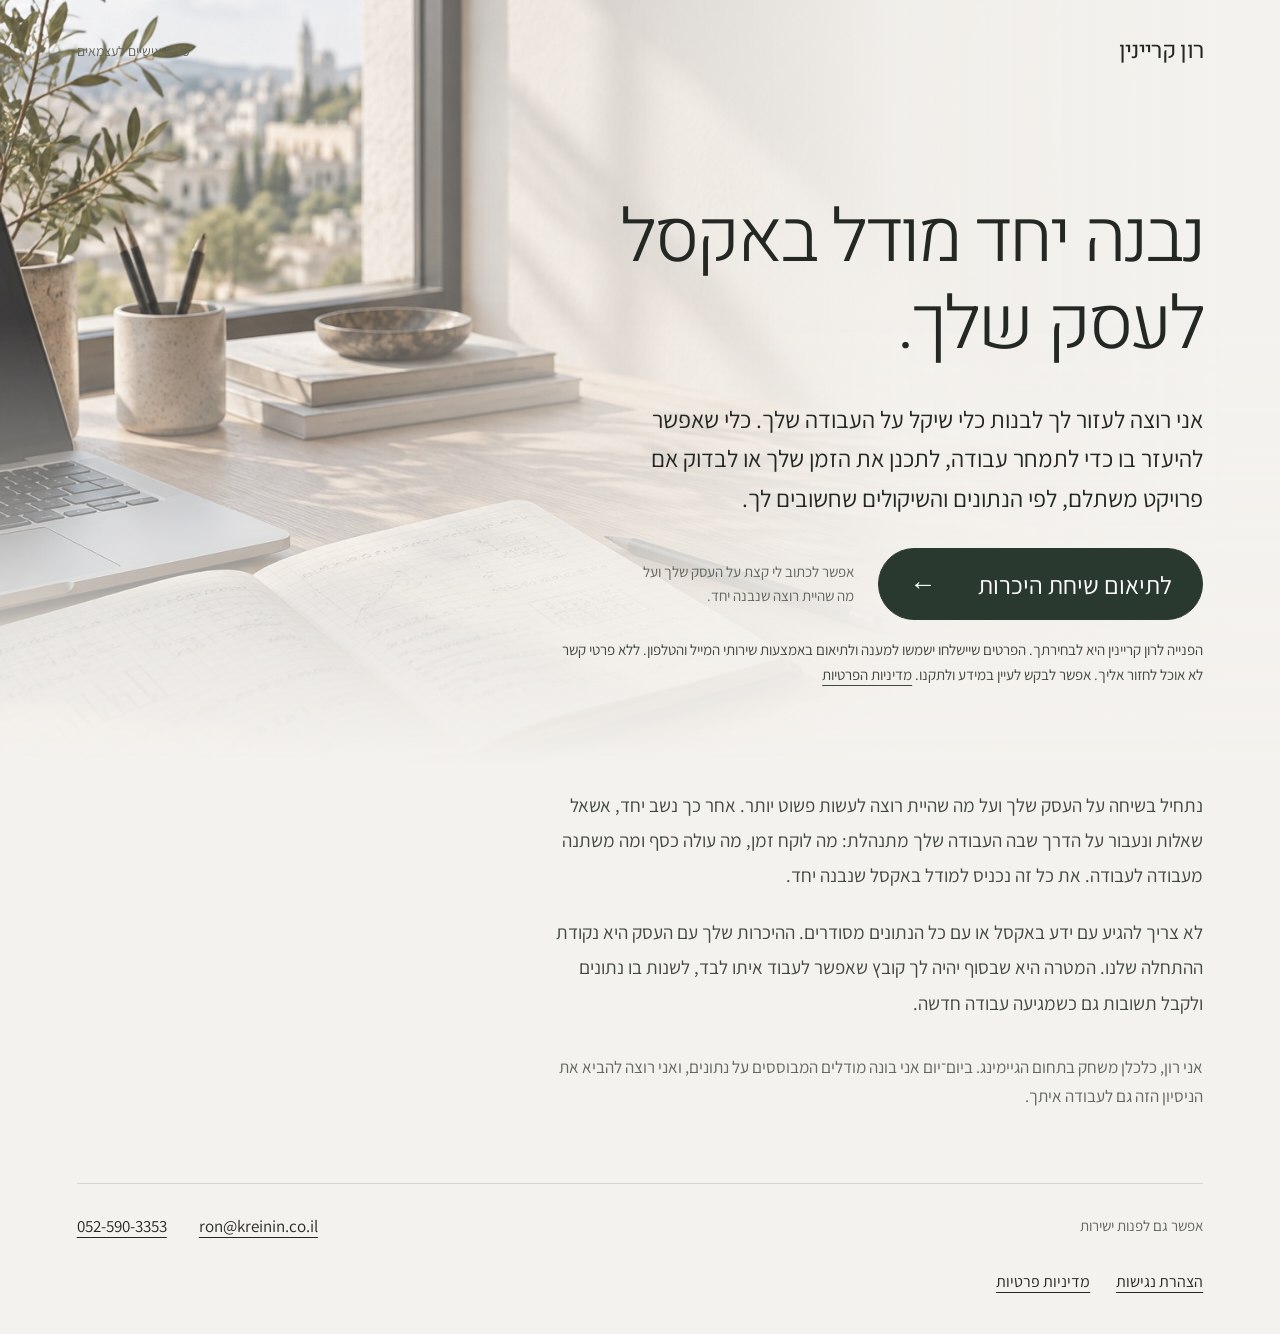
==== index.html @ 0a56edfe "Fix hero fade and use single-column body copy" ====
<!doctype html>
<html lang="he" dir="rtl">
<head>
<meta charset="utf-8">
<meta name="viewport" content="width=device-width,initial-scale=1,viewport-fit=cover">
<meta name="theme-color" content="#f4f2ee">
<link rel="stylesheet" href="fonts.css">
<title>רון קריינין | כלי עבודה מותאמים אישית לעצמאים</title>
<meta name="description" content="בניית כלי עבודה אישיים באקסל לעצמאים מכל תחום. יחד נמפה את אופן העבודה שלך ונבנה כלי לתמחור, לתכנון ולבחינת כדאיות, שאפשר להשתמש בו ולעדכן לבד.">
<style>
:root{color-scheme:light;--paper:#f4f2ee;--ink:#242824;--body:#424940;--muted:#62685e;--line:#d3d6cc}*{box-sizing:border-box}html{background:var(--paper);color:var(--ink);scroll-padding-top:30px}body{margin:0;font-family:'Assistant',Arial,sans-serif;-webkit-font-smoothing:antialiased}::selection{background:#d0d9c7;color:#242824}.page{position:relative;isolation:isolate;overflow:hidden}header{max-width:1400px;margin:auto;padding:30px 6vw;display:flex;align-items:center;justify-content:space-between;gap:20px}.name{font-family:'Heebo',Arial,sans-serif;font-weight:400;font-size:23px;letter-spacing:-.7px;margin:0;color:var(--ink)}.descriptor{font-size:14px;color:var(--muted)}main{max-width:1400px;margin:auto;padding:92px 6vw 72px}h1{font-family:'Heebo',Arial,sans-serif;font-size:clamp(45px,5.7vw,80px);font-weight:300;letter-spacing:-2.7px;line-height:1.2;margin:0 0 30px;max-width:850px;text-wrap:balance}h1 span{color:var(--ink)}.copy{max-width:660px}p{font-size:20px;line-height:1.85;margin:0 0 20px;color:var(--body);text-wrap:pretty}.lead{font-size:24px;line-height:1.65;color:var(--ink);max-width:610px}.details{margin-top:0;padding-top:24px;max-width:660px;display:flex;flex-direction:column;gap:22px}.details p{font-size:19px;margin:0}.about{font-size:17px;line-height:1.7;color:var(--muted);max-width:660px;margin:32px 0 0}.contact{display:flex;align-items:center;gap:24px;flex-wrap:wrap;margin-top:30px}.cta{display:inline-flex;align-items:center;justify-content:space-between;gap:42px;min-height:72px;padding:16px 30px;background:#29392f;color:#fff;font-size:25px;line-height:1.4;text-decoration:none;border:1px solid #29392f;border-radius:100px}.cta:hover{background:#17261d;border-color:#17261d}.cta:active{background:#0e1912}.arrow{font-size:27px}.contact-note{max-width:220px;font-size:15px;line-height:1.6;margin:0;color:var(--muted)}a{color:inherit;text-underline-offset:5px;text-decoration-thickness:1px;touch-action:manipulation;-webkit-tap-highlight-color:#d0d9c7}a:focus-visible{outline:3px solid #405e48;outline-offset:6px}footer{max-width:1232px;margin:0 auto;display:flex;gap:12px 32px;align-items:center;flex-wrap:wrap;border-top:1px solid var(--line);padding:20px 0 30px;font-size:17px}footer a{display:inline-flex;align-items:center;min-height:44px}footer a:hover{color:#152d1d}footer .footer-label{font-size:15px;color:var(--muted);margin-left:auto}.skip{position:absolute;top:10px;right:15px;padding:12px;background:var(--ink);color:white;transform:translateY(-180%);z-index:2}.skip:focus{transform:translateY(0)}@media(max-width:1400px){footer{margin-inline:6vw}}@media(max-width:800px){header{padding:25px 25px}.name{font-size:21px}.descriptor{font-size:13px}main{padding:50px 25px 35px}h1{font-size:clamp(38px,8.5vw,62px);letter-spacing:-1.5px;margin-bottom:25px}.lead{font-size:22px;line-height:1.7}.details{margin-top:0;padding-top:16px;gap:20px}.details p{font-size:19px}.about{font-size:16px;margin-top:26px}.contact{gap:15px;margin-top:26px}.cta{font-size:24px;min-height:72px;padding:16px 25px}.contact-note{max-width:100%;font-size:15px}footer{margin-inline:25px;gap:4px 26px;font-size:17px}footer .footer-label{width:100%;margin:0}}@media(max-width:400px){.cta{font-size:22px;padding-inline:22px;gap:25px}}@media(forced-colors:active){.cta{border:2px solid ButtonText}}@media(prefers-reduced-motion:no-preference){.cta{transition:background-color 150ms ease}}
.legal-links{display:flex;gap:8px 26px;flex-wrap:wrap;width:100%;font-size:16px}.privacy-note{max-width:650px;font-size:15px;line-height:1.65;margin:18px 0 0;color:#424940}.privacy-note a{display:inline-block;min-height:24px}main:focus{outline:none}.page{overflow:visible}.intro{position:relative;isolation:isolate;padding-bottom:76px}.intro:before{content:'';position:absolute;z-index:-1;top:-240px;bottom:0;left:calc(-6vw - max(0px,(100vw - 1400px)/2));right:calc(-6vw - max(0px,(100vw - 1400px)/2));background:linear-gradient(to bottom,transparent 45%,var(--paper) 100%),linear-gradient(to left,#f4f2ee 4%,#f4f2eef2 30%,#f4f2ee30 75%),url('worktable.jpg') left center/cover no-repeat;pointer-events:none}header{position:relative;z-index:1}@media(max-width:800px){.intro{padding-bottom:40px}.intro:before{top:-180px;left:-25px;right:-25px;background:linear-gradient(to bottom,transparent 35%,var(--paper) 100%),linear-gradient(to left,#f4f2eef5,#f4f2eebd),url('worktable.jpg') 25% top/cover no-repeat}}</style>
</head>
<body>
<a class="skip" href="#content">דילוג לתוכן</a>
<div class="page">
<header><p class="name">רון קריינין</p><span class="descriptor">כלים אישיים לעצמאים</span></header>
<main id="content" tabindex="-1">
<div class="intro"><h1>נבנה יחד מודל באקסל<br><span>לעסק שלך.</span></h1>
<div class="copy"><p class="lead">אני רוצה לעזור לך לבנות כלי שיקל על העבודה שלך. כלי שאפשר להיעזר בו כדי לתמחר עבודה, לתכנן את הזמן שלך או לבדוק אם פרויקט משתלם, לפי הנתונים והשיקולים שחשובים לך.</p></div>
<div class="contact" id="contact">
<a class="cta" href="mailto:ron@kreinin.co.il?subject=%D7%AA%D7%99%D7%90%D7%95%D7%9D%20%D7%A9%D7%99%D7%97%D7%AA%20%D7%94%D7%99%D7%9B%D7%A8%D7%95%D7%AA" aria-describedby="contact-note">לתיאום שיחת היכרות <span class="arrow" aria-hidden="true">←</span></a>
<p class="contact-note" id="contact-note">אפשר לכתוב לי קצת על העסק שלך ועל מה שהיית רוצה שנבנה יחד.</p>
</div>

<p class="privacy-note">הפנייה לרון קריינין היא לבחירתך. הפרטים שיישלחו ישמשו למענה ולתיאום באמצעות שירותי המייל והטלפון. ללא פרטי קשר לא אוכל לחזור אליך. אפשר לבקש לעיין במידע ולתקנו. <a href="privacy.html">מדיניות הפרטיות</a></p></div><div class="details"><p>נתחיל בשיחה על העסק שלך ועל מה שהיית רוצה לעשות פשוט יותר. אחר כך נשב יחד, אשאל שאלות ונעבור על הדרך שבה העבודה שלך מתנהלת: מה לוקח זמן, מה עולה כסף ומה משתנה מעבודה לעבודה. את כל זה נכניס למודל באקסל שנבנה יחד.</p><p>לא צריך להגיע עם ידע באקסל או עם כל הנתונים מסודרים. ההיכרות שלך עם העסק היא נקודת ההתחלה שלנו. המטרה היא שבסוף יהיה לך קובץ שאפשר לעבוד איתו לבד, לשנות בו נתונים ולקבל תשובות גם כשמגיעה עבודה חדשה.</p></div>
<p class="about">אני רון, כלכלן משחק בתחום הגיימינג. ביום־יום אני בונה מודלים המבוססים על נתונים, ואני רוצה להביא את הניסיון הזה גם לעבודה איתך.</p>
</main>
<footer><span class="footer-label">אפשר גם לפנות ישירות</span><a href="mailto:ron@kreinin.co.il" dir="ltr">ron@kreinin.co.il</a><a href="tel:+972525903353" dir="ltr" aria-label="טלפון: 052-590-3353">052-590-3353</a><nav class="legal-links" aria-label="מידע על האתר"><a href="accessibility.html">הצהרת נגישות</a><a href="privacy.html">מדיניות פרטיות</a></nav></footer>
</div>
</body>
</html>
---- fonts.css ----
@font-face {
  font-family: 'Assistant';
  font-style: normal;
  font-weight: 400;
  font-display: swap;
  src: url(font-0.ttf) format('truetype');
}
@font-face {
  font-family: 'Assistant';
  font-style: normal;
  font-weight: 500;
  font-display: swap;
  src: url(font-1.ttf) format('truetype');
}
@font-face {
  font-family: 'Assistant';
  font-style: normal;
  font-weight: 600;
  font-display: swap;
  src: url(font-2.ttf) format('truetype');
}
@font-face {
  font-family: 'Heebo';
  font-style: normal;
  font-weight: 300;
  font-display: swap;
  src: url(font-3.ttf) format('truetype');
}
@font-face {
  font-family: 'Heebo';
  font-style: normal;
  font-weight: 400;
  font-display: swap;
  src: url(font-4.ttf) format('truetype');
}
@font-face {
  font-family: 'Heebo';
  font-style: normal;
  font-weight: 500;
  font-display: swap;
  src: url(font-5.ttf) format('truetype');
}
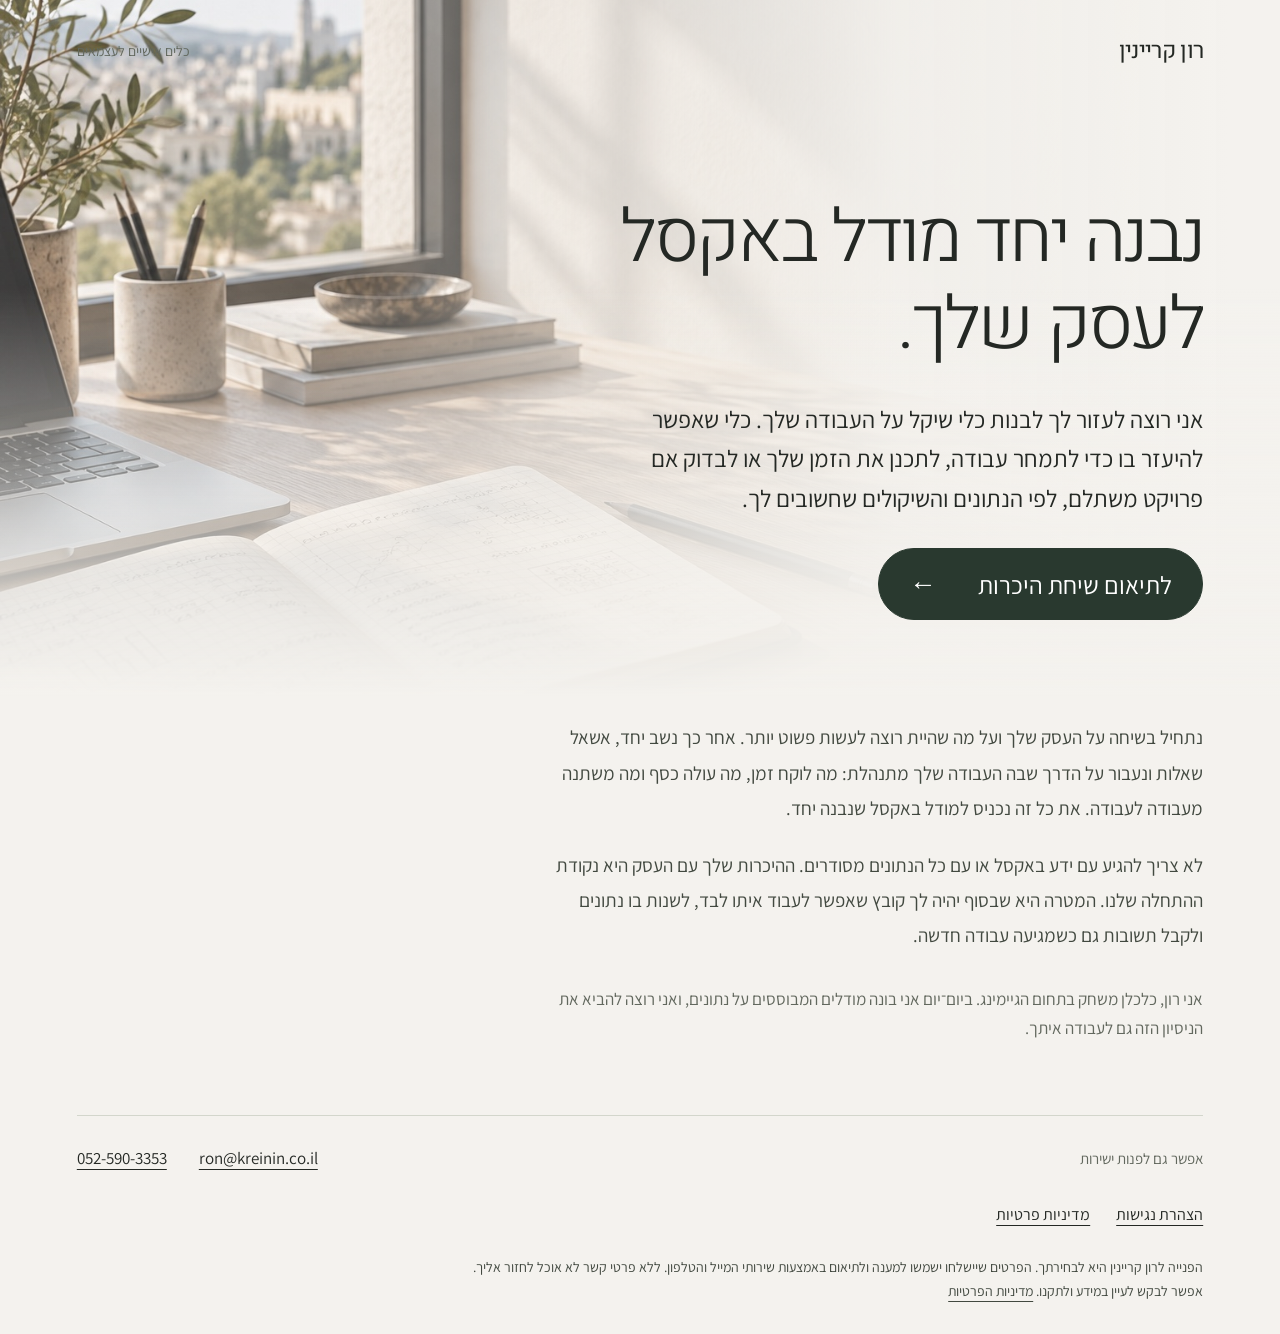
==== commit 84da7dfe: "Simplify contact area and move notice to footer" ====
--- a/index.html
+++ b/index.html
@@ -9,7 +9,7 @@
 <meta name="description" content="בניית כלי עבודה אישיים באקסל לעצמאים מכל תחום. יחד נמפה את אופן העבודה שלך ונבנה כלי לתמחור, לתכנון ולבחינת כדאיות, שאפשר להשתמש בו ולעדכן לבד.">
 <style>
 :root{color-scheme:light;--paper:#f4f2ee;--ink:#242824;--body:#424940;--muted:#62685e;--line:#d3d6cc}*{box-sizing:border-box}html{background:var(--paper);color:var(--ink);scroll-padding-top:30px}body{margin:0;font-family:'Assistant',Arial,sans-serif;-webkit-font-smoothing:antialiased}::selection{background:#d0d9c7;color:#242824}.page{position:relative;isolation:isolate;overflow:hidden}header{max-width:1400px;margin:auto;padding:30px 6vw;display:flex;align-items:center;justify-content:space-between;gap:20px}.name{font-family:'Heebo',Arial,sans-serif;font-weight:400;font-size:23px;letter-spacing:-.7px;margin:0;color:var(--ink)}.descriptor{font-size:14px;color:var(--muted)}main{max-width:1400px;margin:auto;padding:92px 6vw 72px}h1{font-family:'Heebo',Arial,sans-serif;font-size:clamp(45px,5.7vw,80px);font-weight:300;letter-spacing:-2.7px;line-height:1.2;margin:0 0 30px;max-width:850px;text-wrap:balance}h1 span{color:var(--ink)}.copy{max-width:660px}p{font-size:20px;line-height:1.85;margin:0 0 20px;color:var(--body);text-wrap:pretty}.lead{font-size:24px;line-height:1.65;color:var(--ink);max-width:610px}.details{margin-top:0;padding-top:24px;max-width:660px;display:flex;flex-direction:column;gap:22px}.details p{font-size:19px;margin:0}.about{font-size:17px;line-height:1.7;color:var(--muted);max-width:660px;margin:32px 0 0}.contact{display:flex;align-items:center;gap:24px;flex-wrap:wrap;margin-top:30px}.cta{display:inline-flex;align-items:center;justify-content:space-between;gap:42px;min-height:72px;padding:16px 30px;background:#29392f;color:#fff;font-size:25px;line-height:1.4;text-decoration:none;border:1px solid #29392f;border-radius:100px}.cta:hover{background:#17261d;border-color:#17261d}.cta:active{background:#0e1912}.arrow{font-size:27px}.contact-note{max-width:220px;font-size:15px;line-height:1.6;margin:0;color:var(--muted)}a{color:inherit;text-underline-offset:5px;text-decoration-thickness:1px;touch-action:manipulation;-webkit-tap-highlight-color:#d0d9c7}a:focus-visible{outline:3px solid #405e48;outline-offset:6px}footer{max-width:1232px;margin:0 auto;display:flex;gap:12px 32px;align-items:center;flex-wrap:wrap;border-top:1px solid var(--line);padding:20px 0 30px;font-size:17px}footer a{display:inline-flex;align-items:center;min-height:44px}footer a:hover{color:#152d1d}footer .footer-label{font-size:15px;color:var(--muted);margin-left:auto}.skip{position:absolute;top:10px;right:15px;padding:12px;background:var(--ink);color:white;transform:translateY(-180%);z-index:2}.skip:focus{transform:translateY(0)}@media(max-width:1400px){footer{margin-inline:6vw}}@media(max-width:800px){header{padding:25px 25px}.name{font-size:21px}.descriptor{font-size:13px}main{padding:50px 25px 35px}h1{font-size:clamp(38px,8.5vw,62px);letter-spacing:-1.5px;margin-bottom:25px}.lead{font-size:22px;line-height:1.7}.details{margin-top:0;padding-top:16px;gap:20px}.details p{font-size:19px}.about{font-size:16px;margin-top:26px}.contact{gap:15px;margin-top:26px}.cta{font-size:24px;min-height:72px;padding:16px 25px}.contact-note{max-width:100%;font-size:15px}footer{margin-inline:25px;gap:4px 26px;font-size:17px}footer .footer-label{width:100%;margin:0}}@media(max-width:400px){.cta{font-size:22px;padding-inline:22px;gap:25px}}@media(forced-colors:active){.cta{border:2px solid ButtonText}}@media(prefers-reduced-motion:no-preference){.cta{transition:background-color 150ms ease}}
-.legal-links{display:flex;gap:8px 26px;flex-wrap:wrap;width:100%;font-size:16px}.privacy-note{max-width:650px;font-size:15px;line-height:1.65;margin:18px 0 0;color:#424940}.privacy-note a{display:inline-block;min-height:24px}main:focus{outline:none}.page{overflow:visible}.intro{position:relative;isolation:isolate;padding-bottom:76px}.intro:before{content:'';position:absolute;z-index:-1;top:-240px;bottom:0;left:calc(-6vw - max(0px,(100vw - 1400px)/2));right:calc(-6vw - max(0px,(100vw - 1400px)/2));background:linear-gradient(to bottom,transparent 45%,var(--paper) 100%),linear-gradient(to left,#f4f2ee 4%,#f4f2eef2 30%,#f4f2ee30 75%),url('worktable.jpg') left center/cover no-repeat;pointer-events:none}header{position:relative;z-index:1}@media(max-width:800px){.intro{padding-bottom:40px}.intro:before{top:-180px;left:-25px;right:-25px;background:linear-gradient(to bottom,transparent 35%,var(--paper) 100%),linear-gradient(to left,#f4f2eef5,#f4f2eebd),url('worktable.jpg') 25% top/cover no-repeat}}</style>
+.legal-links{display:flex;gap:8px 26px;flex-wrap:wrap;width:100%;font-size:16px}.privacy-note{max-width:650px;font-size:15px;line-height:1.65;margin:18px 0 0;color:#424940}.privacy-note a{display:inline-block;min-height:24px}main:focus{outline:none}.page{overflow:visible}.intro{position:relative;isolation:isolate;padding-bottom:76px}.intro:before{content:'';position:absolute;z-index:-1;top:-240px;bottom:0;left:calc(-6vw - max(0px,(100vw - 1400px)/2));right:calc(-6vw - max(0px,(100vw - 1400px)/2));background:linear-gradient(to bottom,transparent 45%,var(--paper) 100%),linear-gradient(to left,#f4f2ee 4%,#f4f2eef2 30%,#f4f2ee30 75%),url('worktable.jpg') left center/cover no-repeat;pointer-events:none}header{position:relative;z-index:1}@media(max-width:800px){.intro{padding-bottom:40px}.intro:before{top:-180px;left:-25px;right:-25px;background:linear-gradient(to bottom,transparent 35%,var(--paper) 100%),linear-gradient(to left,#f4f2eef5,#f4f2eebd),url('worktable.jpg') 25% top/cover no-repeat}}footer .privacy-note{flex-basis:100%;max-width:760px;margin:8px 0 0;font-size:14px;line-height:1.7}footer .privacy-note a{display:inline;min-height:0}</style>
 </head>
 <body>
 <a class="skip" href="#content">דילוג לתוכן</a>
@@ -19,14 +19,14 @@
 <div class="intro"><h1>נבנה יחד מודל באקסל<br><span>לעסק שלך.</span></h1>
 <div class="copy"><p class="lead">אני רוצה לעזור לך לבנות כלי שיקל על העבודה שלך. כלי שאפשר להיעזר בו כדי לתמחר עבודה, לתכנן את הזמן שלך או לבדוק אם פרויקט משתלם, לפי הנתונים והשיקולים שחשובים לך.</p></div>
 <div class="contact" id="contact">
-<a class="cta" href="mailto:ron@kreinin.co.il?subject=%D7%AA%D7%99%D7%90%D7%95%D7%9D%20%D7%A9%D7%99%D7%97%D7%AA%20%D7%94%D7%99%D7%9B%D7%A8%D7%95%D7%AA" aria-describedby="contact-note">לתיאום שיחת היכרות <span class="arrow" aria-hidden="true">←</span></a>
-<p class="contact-note" id="contact-note">אפשר לכתוב לי קצת על העסק שלך ועל מה שהיית רוצה שנבנה יחד.</p>
+<a class="cta" href="mailto:ron@kreinin.co.il?subject=%D7%AA%D7%99%D7%90%D7%95%D7%9D%20%D7%A9%D7%99%D7%97%D7%AA%20%D7%94%D7%99%D7%9B%D7%A8%D7%95%D7%AA">לתיאום שיחת היכרות <span class="arrow" aria-hidden="true">←</span></a>
+
 </div>
 
-<p class="privacy-note">הפנייה לרון קריינין היא לבחירתך. הפרטים שיישלחו ישמשו למענה ולתיאום באמצעות שירותי המייל והטלפון. ללא פרטי קשר לא אוכל לחזור אליך. אפשר לבקש לעיין במידע ולתקנו. <a href="privacy.html">מדיניות הפרטיות</a></p></div><div class="details"><p>נתחיל בשיחה על העסק שלך ועל מה שהיית רוצה לעשות פשוט יותר. אחר כך נשב יחד, אשאל שאלות ונעבור על הדרך שבה העבודה שלך מתנהלת: מה לוקח זמן, מה עולה כסף ומה משתנה מעבודה לעבודה. את כל זה נכניס למודל באקסל שנבנה יחד.</p><p>לא צריך להגיע עם ידע באקסל או עם כל הנתונים מסודרים. ההיכרות שלך עם העסק היא נקודת ההתחלה שלנו. המטרה היא שבסוף יהיה לך קובץ שאפשר לעבוד איתו לבד, לשנות בו נתונים ולקבל תשובות גם כשמגיעה עבודה חדשה.</p></div>
+</div><div class="details"><p>נתחיל בשיחה על העסק שלך ועל מה שהיית רוצה לעשות פשוט יותר. אחר כך נשב יחד, אשאל שאלות ונעבור על הדרך שבה העבודה שלך מתנהלת: מה לוקח זמן, מה עולה כסף ומה משתנה מעבודה לעבודה. את כל זה נכניס למודל באקסל שנבנה יחד.</p><p>לא צריך להגיע עם ידע באקסל או עם כל הנתונים מסודרים. ההיכרות שלך עם העסק היא נקודת ההתחלה שלנו. המטרה היא שבסוף יהיה לך קובץ שאפשר לעבוד איתו לבד, לשנות בו נתונים ולקבל תשובות גם כשמגיעה עבודה חדשה.</p></div>
 <p class="about">אני רון, כלכלן משחק בתחום הגיימינג. ביום־יום אני בונה מודלים המבוססים על נתונים, ואני רוצה להביא את הניסיון הזה גם לעבודה איתך.</p>
 </main>
-<footer><span class="footer-label">אפשר גם לפנות ישירות</span><a href="mailto:ron@kreinin.co.il" dir="ltr">ron@kreinin.co.il</a><a href="tel:+972525903353" dir="ltr" aria-label="טלפון: 052-590-3353">052-590-3353</a><nav class="legal-links" aria-label="מידע על האתר"><a href="accessibility.html">הצהרת נגישות</a><a href="privacy.html">מדיניות פרטיות</a></nav></footer>
+<footer><span class="footer-label">אפשר גם לפנות ישירות</span><a href="mailto:ron@kreinin.co.il" dir="ltr">ron@kreinin.co.il</a><a href="tel:+972525903353" dir="ltr" aria-label="טלפון: 052-590-3353">052-590-3353</a><nav class="legal-links" aria-label="מידע על האתר"><a href="accessibility.html">הצהרת נגישות</a><a href="privacy.html">מדיניות פרטיות</a></nav><p class="privacy-note">הפנייה לרון קריינין היא לבחירתך. הפרטים שיישלחו ישמשו למענה ולתיאום באמצעות שירותי המייל והטלפון. ללא פרטי קשר לא אוכל לחזור אליך. אפשר לבקש לעיין במידע ולתקנו. <a href="privacy.html">מדיניות הפרטיות</a></p></footer>
 </div>
 </body>
 </html>
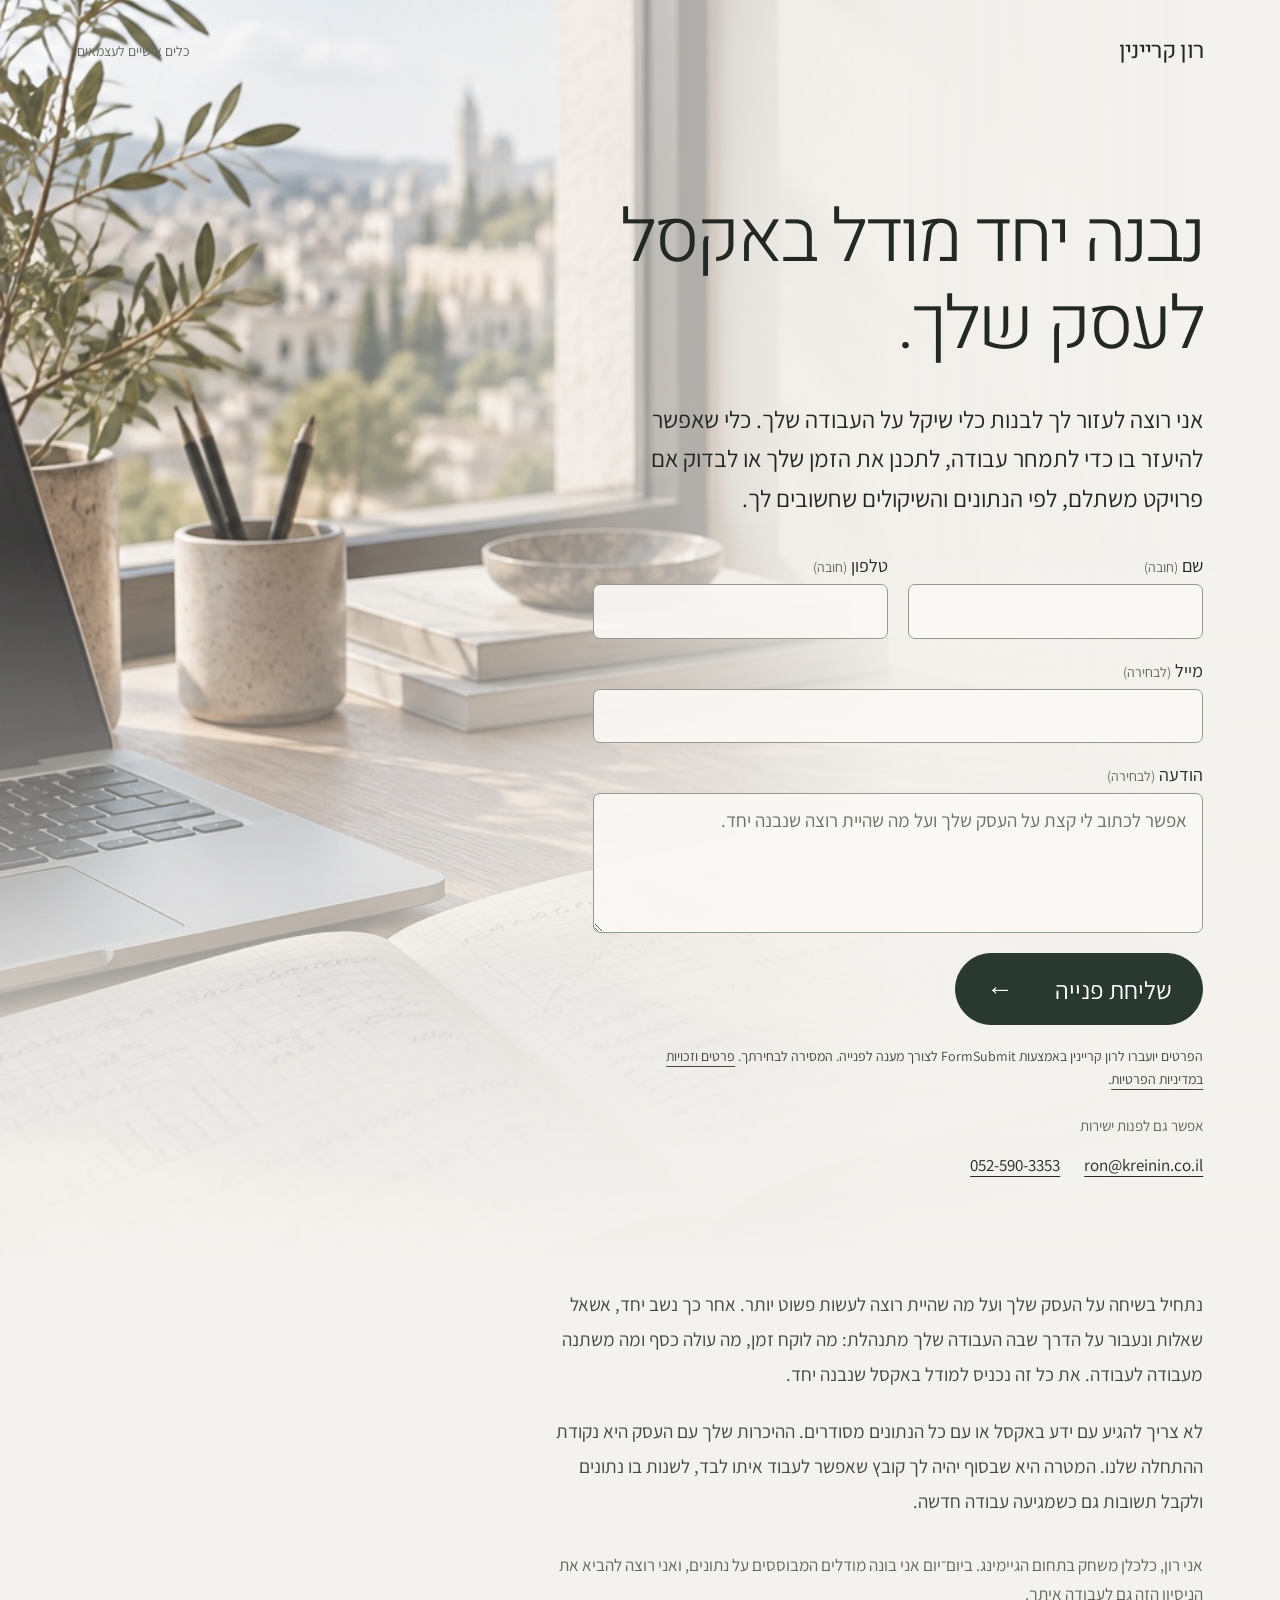
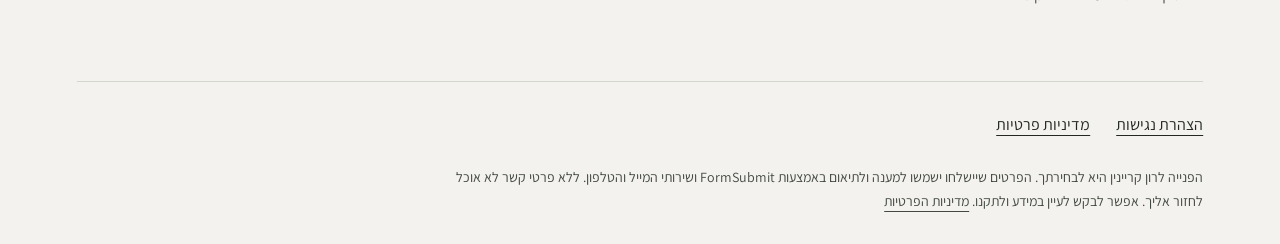
==== commit 67942e74: "Publish contact form and direct contact details" ====
--- a/index.html
+++ b/index.html
@@ -9,7 +9,7 @@
 <meta name="description" content="בניית כלי עבודה אישיים באקסל לעצמאים מכל תחום. יחד נמפה את אופן העבודה שלך ונבנה כלי לתמחור, לתכנון ולבחינת כדאיות, שאפשר להשתמש בו ולעדכן לבד.">
 <style>
 :root{color-scheme:light;--paper:#f4f2ee;--ink:#242824;--body:#424940;--muted:#62685e;--line:#d3d6cc}*{box-sizing:border-box}html{background:var(--paper);color:var(--ink);scroll-padding-top:30px}body{margin:0;font-family:'Assistant',Arial,sans-serif;-webkit-font-smoothing:antialiased}::selection{background:#d0d9c7;color:#242824}.page{position:relative;isolation:isolate;overflow:hidden}header{max-width:1400px;margin:auto;padding:30px 6vw;display:flex;align-items:center;justify-content:space-between;gap:20px}.name{font-family:'Heebo',Arial,sans-serif;font-weight:400;font-size:23px;letter-spacing:-.7px;margin:0;color:var(--ink)}.descriptor{font-size:14px;color:var(--muted)}main{max-width:1400px;margin:auto;padding:92px 6vw 72px}h1{font-family:'Heebo',Arial,sans-serif;font-size:clamp(45px,5.7vw,80px);font-weight:300;letter-spacing:-2.7px;line-height:1.2;margin:0 0 30px;max-width:850px;text-wrap:balance}h1 span{color:var(--ink)}.copy{max-width:660px}p{font-size:20px;line-height:1.85;margin:0 0 20px;color:var(--body);text-wrap:pretty}.lead{font-size:24px;line-height:1.65;color:var(--ink);max-width:610px}.details{margin-top:0;padding-top:24px;max-width:660px;display:flex;flex-direction:column;gap:22px}.details p{font-size:19px;margin:0}.about{font-size:17px;line-height:1.7;color:var(--muted);max-width:660px;margin:32px 0 0}.contact{display:flex;align-items:center;gap:24px;flex-wrap:wrap;margin-top:30px}.cta{display:inline-flex;align-items:center;justify-content:space-between;gap:42px;min-height:72px;padding:16px 30px;background:#29392f;color:#fff;font-size:25px;line-height:1.4;text-decoration:none;border:1px solid #29392f;border-radius:100px}.cta:hover{background:#17261d;border-color:#17261d}.cta:active{background:#0e1912}.arrow{font-size:27px}.contact-note{max-width:220px;font-size:15px;line-height:1.6;margin:0;color:var(--muted)}a{color:inherit;text-underline-offset:5px;text-decoration-thickness:1px;touch-action:manipulation;-webkit-tap-highlight-color:#d0d9c7}a:focus-visible{outline:3px solid #405e48;outline-offset:6px}footer{max-width:1232px;margin:0 auto;display:flex;gap:12px 32px;align-items:center;flex-wrap:wrap;border-top:1px solid var(--line);padding:20px 0 30px;font-size:17px}footer a{display:inline-flex;align-items:center;min-height:44px}footer a:hover{color:#152d1d}footer .footer-label{font-size:15px;color:var(--muted);margin-left:auto}.skip{position:absolute;top:10px;right:15px;padding:12px;background:var(--ink);color:white;transform:translateY(-180%);z-index:2}.skip:focus{transform:translateY(0)}@media(max-width:1400px){footer{margin-inline:6vw}}@media(max-width:800px){header{padding:25px 25px}.name{font-size:21px}.descriptor{font-size:13px}main{padding:50px 25px 35px}h1{font-size:clamp(38px,8.5vw,62px);letter-spacing:-1.5px;margin-bottom:25px}.lead{font-size:22px;line-height:1.7}.details{margin-top:0;padding-top:16px;gap:20px}.details p{font-size:19px}.about{font-size:16px;margin-top:26px}.contact{gap:15px;margin-top:26px}.cta{font-size:24px;min-height:72px;padding:16px 25px}.contact-note{max-width:100%;font-size:15px}footer{margin-inline:25px;gap:4px 26px;font-size:17px}footer .footer-label{width:100%;margin:0}}@media(max-width:400px){.cta{font-size:22px;padding-inline:22px;gap:25px}}@media(forced-colors:active){.cta{border:2px solid ButtonText}}@media(prefers-reduced-motion:no-preference){.cta{transition:background-color 150ms ease}}
-.legal-links{display:flex;gap:8px 26px;flex-wrap:wrap;width:100%;font-size:16px}.privacy-note{max-width:650px;font-size:15px;line-height:1.65;margin:18px 0 0;color:#424940}.privacy-note a{display:inline-block;min-height:24px}main:focus{outline:none}.page{overflow:visible}.intro{position:relative;isolation:isolate;padding-bottom:76px}.intro:before{content:'';position:absolute;z-index:-1;top:-240px;bottom:0;left:calc(-6vw - max(0px,(100vw - 1400px)/2));right:calc(-6vw - max(0px,(100vw - 1400px)/2));background:linear-gradient(to bottom,transparent 45%,var(--paper) 100%),linear-gradient(to left,#f4f2ee 4%,#f4f2eef2 30%,#f4f2ee30 75%),url('worktable.jpg') left center/cover no-repeat;pointer-events:none}header{position:relative;z-index:1}@media(max-width:800px){.intro{padding-bottom:40px}.intro:before{top:-180px;left:-25px;right:-25px;background:linear-gradient(to bottom,transparent 35%,var(--paper) 100%),linear-gradient(to left,#f4f2eef5,#f4f2eebd),url('worktable.jpg') 25% top/cover no-repeat}}footer .privacy-note{flex-basis:100%;max-width:760px;margin:8px 0 0;font-size:14px;line-height:1.7}footer .privacy-note a{display:inline;min-height:0}</style>
+.legal-links{display:flex;gap:8px 26px;flex-wrap:wrap;width:100%;font-size:16px}.privacy-note{max-width:650px;font-size:15px;line-height:1.65;margin:18px 0 0;color:#424940}.privacy-note a{display:inline-block;min-height:24px}main:focus{outline:none}.page{overflow:visible}.intro{position:relative;isolation:isolate;padding-bottom:76px}.intro:before{content:'';position:absolute;z-index:-1;top:-240px;bottom:0;left:calc(-6vw - max(0px,(100vw - 1400px)/2));right:calc(-6vw - max(0px,(100vw - 1400px)/2));background:linear-gradient(to bottom,transparent 45%,var(--paper) 100%),linear-gradient(to left,#f4f2ee 4%,#f4f2eef2 30%,#f4f2ee30 75%),url('worktable.jpg') left center/cover no-repeat;pointer-events:none}header{position:relative;z-index:1}@media(max-width:800px){.intro{padding-bottom:40px}.intro:before{top:-180px;left:-25px;right:-25px;background:linear-gradient(to bottom,transparent 35%,var(--paper) 100%),linear-gradient(to left,#f4f2eef5,#f4f2eebd),url('worktable.jpg') 25% top/cover no-repeat}}footer .privacy-note{flex-basis:100%;max-width:760px;margin:8px 0 0;font-size:14px;line-height:1.7}footer .privacy-note a{display:inline;min-height:0}.inquiry-form{max-width:610px;margin-top:36px;display:flex;flex-direction:column;gap:20px}.form-row{display:grid;grid-template-columns:1fr 1fr;gap:20px}.field{display:flex;flex-direction:column;gap:7px;min-width:0}.field label{font-size:18px;color:var(--ink)}.field label span{font-size:14px;color:var(--muted)}.field input,.field textarea{width:100%;min-width:0;padding:12px 15px;font:inherit;font-size:19px;line-height:1.5;color:var(--ink);background:#faf9f6ed;border:1px solid #929b8e;border-radius:7px;min-height:52px}.field textarea{resize:vertical;min-height:138px}.field textarea::placeholder{color:#6a7167;opacity:1}.field input:focus-visible,.field textarea:focus-visible,button:focus-visible{outline:3px solid #405e48;outline-offset:3px}.inquiry-form button{font-family:inherit;align-self:flex-start;cursor:pointer;touch-action:manipulation}.form-privacy{font-size:14px;line-height:1.65;color:#424940;margin:0;max-width:580px}.form-privacy a{text-decoration:underline}@media(max-width:500px){.form-row{grid-template-columns:1fr;gap:20px}.inquiry-form{gap:18px}.inquiry-form button{min-height:64px}}.direct-contact{max-width:610px;display:flex;flex-wrap:wrap;gap:8px 24px;align-items:center;margin-top:24px;font-size:17px}.direct-contact .footer-label{width:100%;font-size:15px;color:var(--muted)}.direct-contact a{display:inline-flex;align-items:center;min-height:44px}</style>
 </head>
 <body>
 <a class="skip" href="#content">דילוג לתוכן</a>
@@ -18,15 +18,19 @@
 <main id="content" tabindex="-1">
 <div class="intro"><h1>נבנה יחד מודל באקסל<br><span>לעסק שלך.</span></h1>
 <div class="copy"><p class="lead">אני רוצה לעזור לך לבנות כלי שיקל על העבודה שלך. כלי שאפשר להיעזר בו כדי לתמחר עבודה, לתכנן את הזמן שלך או לבדוק אם פרויקט משתלם, לפי הנתונים והשיקולים שחשובים לך.</p></div>
-<div class="contact" id="contact">
-<a class="cta" href="mailto:ron@kreinin.co.il?subject=%D7%AA%D7%99%D7%90%D7%95%D7%9D%20%D7%A9%D7%99%D7%97%D7%AA%20%D7%94%D7%99%D7%9B%D7%A8%D7%95%D7%AA">לתיאום שיחת היכרות <span class="arrow" aria-hidden="true">←</span></a>
-
-</div>
+<form class="inquiry-form" id="contact" action="https://formsubmit.co/ron@kreinin.co.il" method="POST" accept-charset="UTF-8">
+<div class="form-row"><div class="field"><label for="contact-name">שם <span>(חובה)</span></label><input id="contact-name" name="name" type="text" autocomplete="name" required pattern=".*\S.*" maxlength="120"></div><div class="field"><label for="contact-phone">טלפון <span>(חובה)</span></label><input id="contact-phone" name="phone" type="tel" autocomplete="tel" inputmode="tel" required pattern="[+]?(?:[0-9][ \-]?){6,14}[0-9]" maxlength="25" dir="ltr" title="יש להזין 7–15 ספרות; אפשר לכלול קידומת, רווחים ומקפים"></div></div>
+<div class="field"><label for="contact-email">מייל <span>(לבחירה)</span></label><input id="contact-email" name="email" type="email" autocomplete="email" maxlength="254" dir="ltr"></div>
+<div class="field"><label for="contact-message">הודעה <span>(לבחירה)</span></label><textarea id="contact-message" name="message" rows="4" maxlength="5000" placeholder="אפשר לכתוב לי קצת על העסק שלך ועל מה שהיית רוצה שנבנה יחד."></textarea></div>
+<input type="hidden" name="_subject" value="פנייה חדשה מהאתר של רון קריינין"><input type="hidden" name="_template" value="table"><input type="hidden" name="_next" value="https://www.kreinin.co.il/thanks.html">
+<button class="cta" type="submit">שליחת פנייה <span class="arrow" aria-hidden="true">←</span></button>
+<p class="form-privacy">הפרטים יועברו לרון קריינין באמצעות FormSubmit לצורך מענה לפנייה. המסירה לבחירתך. <a href="privacy.html">פרטים וזכויות במדיניות הפרטיות</a>.</p>
+</form><div class="direct-contact"><span class="footer-label">אפשר גם לפנות ישירות</span><a href="mailto:ron@kreinin.co.il" dir="ltr">ron@kreinin.co.il</a><a href="tel:+972525903353" dir="ltr" aria-label="טלפון: 052-590-3353">052-590-3353</a></div>
 
 </div><div class="details"><p>נתחיל בשיחה על העסק שלך ועל מה שהיית רוצה לעשות פשוט יותר. אחר כך נשב יחד, אשאל שאלות ונעבור על הדרך שבה העבודה שלך מתנהלת: מה לוקח זמן, מה עולה כסף ומה משתנה מעבודה לעבודה. את כל זה נכניס למודל באקסל שנבנה יחד.</p><p>לא צריך להגיע עם ידע באקסל או עם כל הנתונים מסודרים. ההיכרות שלך עם העסק היא נקודת ההתחלה שלנו. המטרה היא שבסוף יהיה לך קובץ שאפשר לעבוד איתו לבד, לשנות בו נתונים ולקבל תשובות גם כשמגיעה עבודה חדשה.</p></div>
 <p class="about">אני רון, כלכלן משחק בתחום הגיימינג. ביום־יום אני בונה מודלים המבוססים על נתונים, ואני רוצה להביא את הניסיון הזה גם לעבודה איתך.</p>
 </main>
-<footer><span class="footer-label">אפשר גם לפנות ישירות</span><a href="mailto:ron@kreinin.co.il" dir="ltr">ron@kreinin.co.il</a><a href="tel:+972525903353" dir="ltr" aria-label="טלפון: 052-590-3353">052-590-3353</a><nav class="legal-links" aria-label="מידע על האתר"><a href="accessibility.html">הצהרת נגישות</a><a href="privacy.html">מדיניות פרטיות</a></nav><p class="privacy-note">הפנייה לרון קריינין היא לבחירתך. הפרטים שיישלחו ישמשו למענה ולתיאום באמצעות שירותי המייל והטלפון. ללא פרטי קשר לא אוכל לחזור אליך. אפשר לבקש לעיין במידע ולתקנו. <a href="privacy.html">מדיניות הפרטיות</a></p></footer>
+<footer><nav class="legal-links" aria-label="מידע על האתר"><a href="accessibility.html">הצהרת נגישות</a><a href="privacy.html">מדיניות פרטיות</a></nav><p class="privacy-note">הפנייה לרון קריינין היא לבחירתך. הפרטים שיישלחו ישמשו למענה ולתיאום באמצעות FormSubmit ושירותי המייל והטלפון. ללא פרטי קשר לא אוכל לחזור אליך. אפשר לבקש לעיין במידע ולתקנו. <a href="privacy.html">מדיניות הפרטיות</a></p></footer>
 </div>
 </body>
 </html>
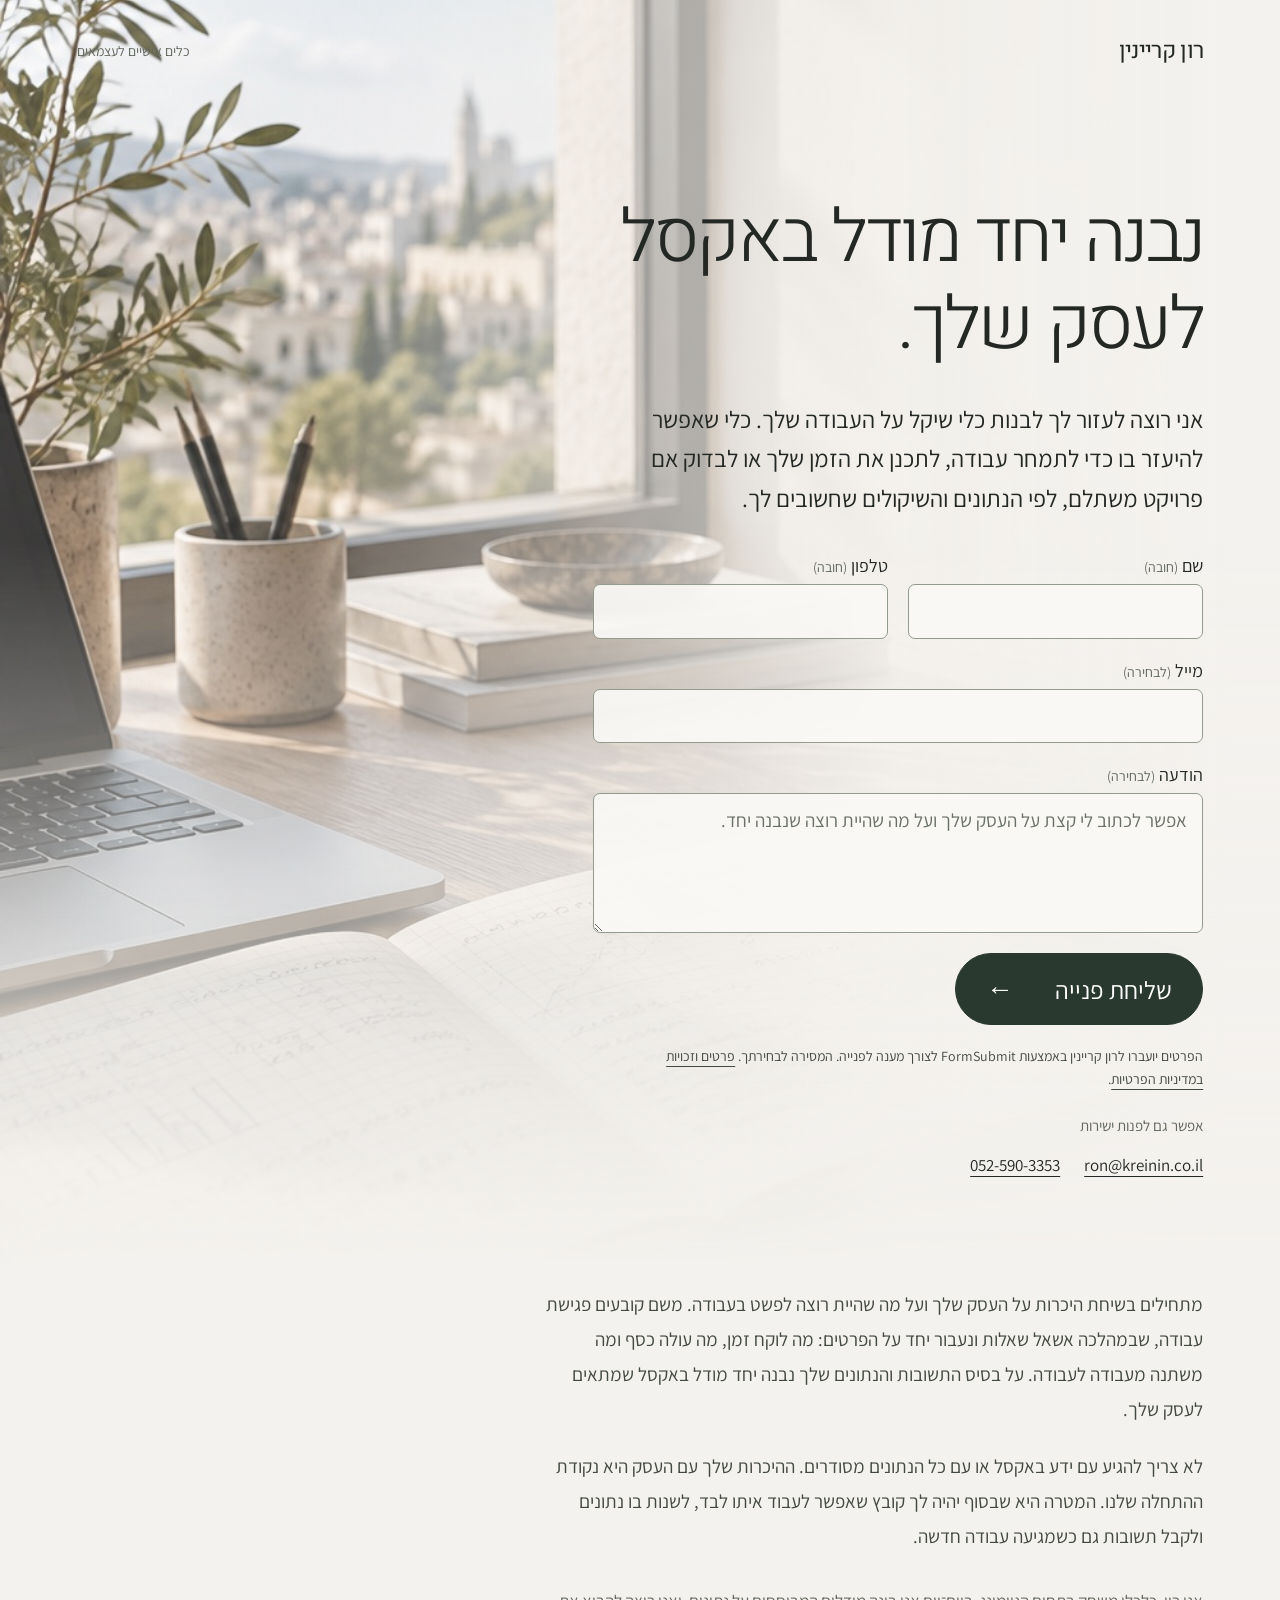
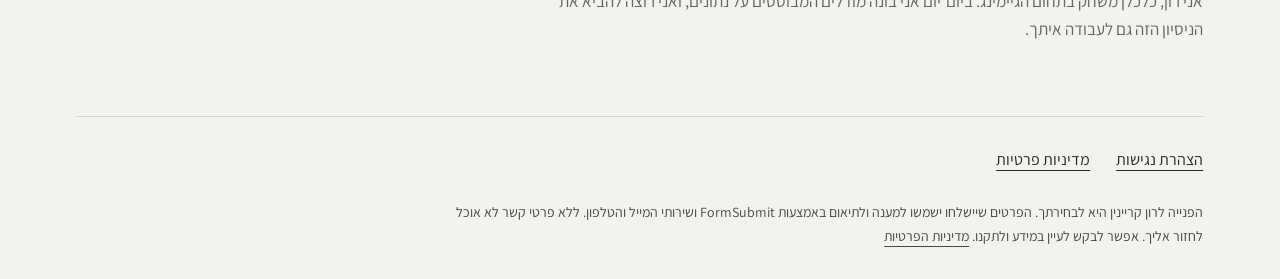
==== commit 68ec5b48: "Clarify the consultation and model-building process" ====
--- a/index.html
+++ b/index.html
@@ -27,7 +27,7 @@
 <p class="form-privacy">הפרטים יועברו לרון קריינין באמצעות FormSubmit לצורך מענה לפנייה. המסירה לבחירתך. <a href="privacy.html">פרטים וזכויות במדיניות הפרטיות</a>.</p>
 </form><div class="direct-contact"><span class="footer-label">אפשר גם לפנות ישירות</span><a href="mailto:ron@kreinin.co.il" dir="ltr">ron@kreinin.co.il</a><a href="tel:+972525903353" dir="ltr" aria-label="טלפון: 052-590-3353">052-590-3353</a></div>
 
-</div><div class="details"><p>נתחיל בשיחה על העסק שלך ועל מה שהיית רוצה לעשות פשוט יותר. אחר כך נשב יחד, אשאל שאלות ונעבור על הדרך שבה העבודה שלך מתנהלת: מה לוקח זמן, מה עולה כסף ומה משתנה מעבודה לעבודה. את כל זה נכניס למודל באקסל שנבנה יחד.</p><p>לא צריך להגיע עם ידע באקסל או עם כל הנתונים מסודרים. ההיכרות שלך עם העסק היא נקודת ההתחלה שלנו. המטרה היא שבסוף יהיה לך קובץ שאפשר לעבוד איתו לבד, לשנות בו נתונים ולקבל תשובות גם כשמגיעה עבודה חדשה.</p></div>
+</div><div class="details"><p>מתחילים בשיחת היכרות על העסק שלך ועל מה שהיית רוצה לפשט בעבודה. משם קובעים פגישת עבודה, שבמהלכה אשאל שאלות ונעבור יחד על הפרטים: מה לוקח זמן, מה עולה כסף ומה משתנה מעבודה לעבודה. על בסיס התשובות והנתונים שלך נבנה יחד מודל באקסל שמתאים לעסק שלך.</p><p>לא צריך להגיע עם ידע באקסל או עם כל הנתונים מסודרים. ההיכרות שלך עם העסק היא נקודת ההתחלה שלנו. המטרה היא שבסוף יהיה לך קובץ שאפשר לעבוד איתו לבד, לשנות בו נתונים ולקבל תשובות גם כשמגיעה עבודה חדשה.</p></div>
 <p class="about">אני רון, כלכלן משחק בתחום הגיימינג. ביום־יום אני בונה מודלים המבוססים על נתונים, ואני רוצה להביא את הניסיון הזה גם לעבודה איתך.</p>
 </main>
 <footer><nav class="legal-links" aria-label="מידע על האתר"><a href="accessibility.html">הצהרת נגישות</a><a href="privacy.html">מדיניות פרטיות</a></nav><p class="privacy-note">הפנייה לרון קריינין היא לבחירתך. הפרטים שיישלחו ישמשו למענה ולתיאום באמצעות FormSubmit ושירותי המייל והטלפון. ללא פרטי קשר לא אוכל לחזור אליך. אפשר לבקש לעיין במידע ולתקנו. <a href="privacy.html">מדיניות הפרטיות</a></p></footer>
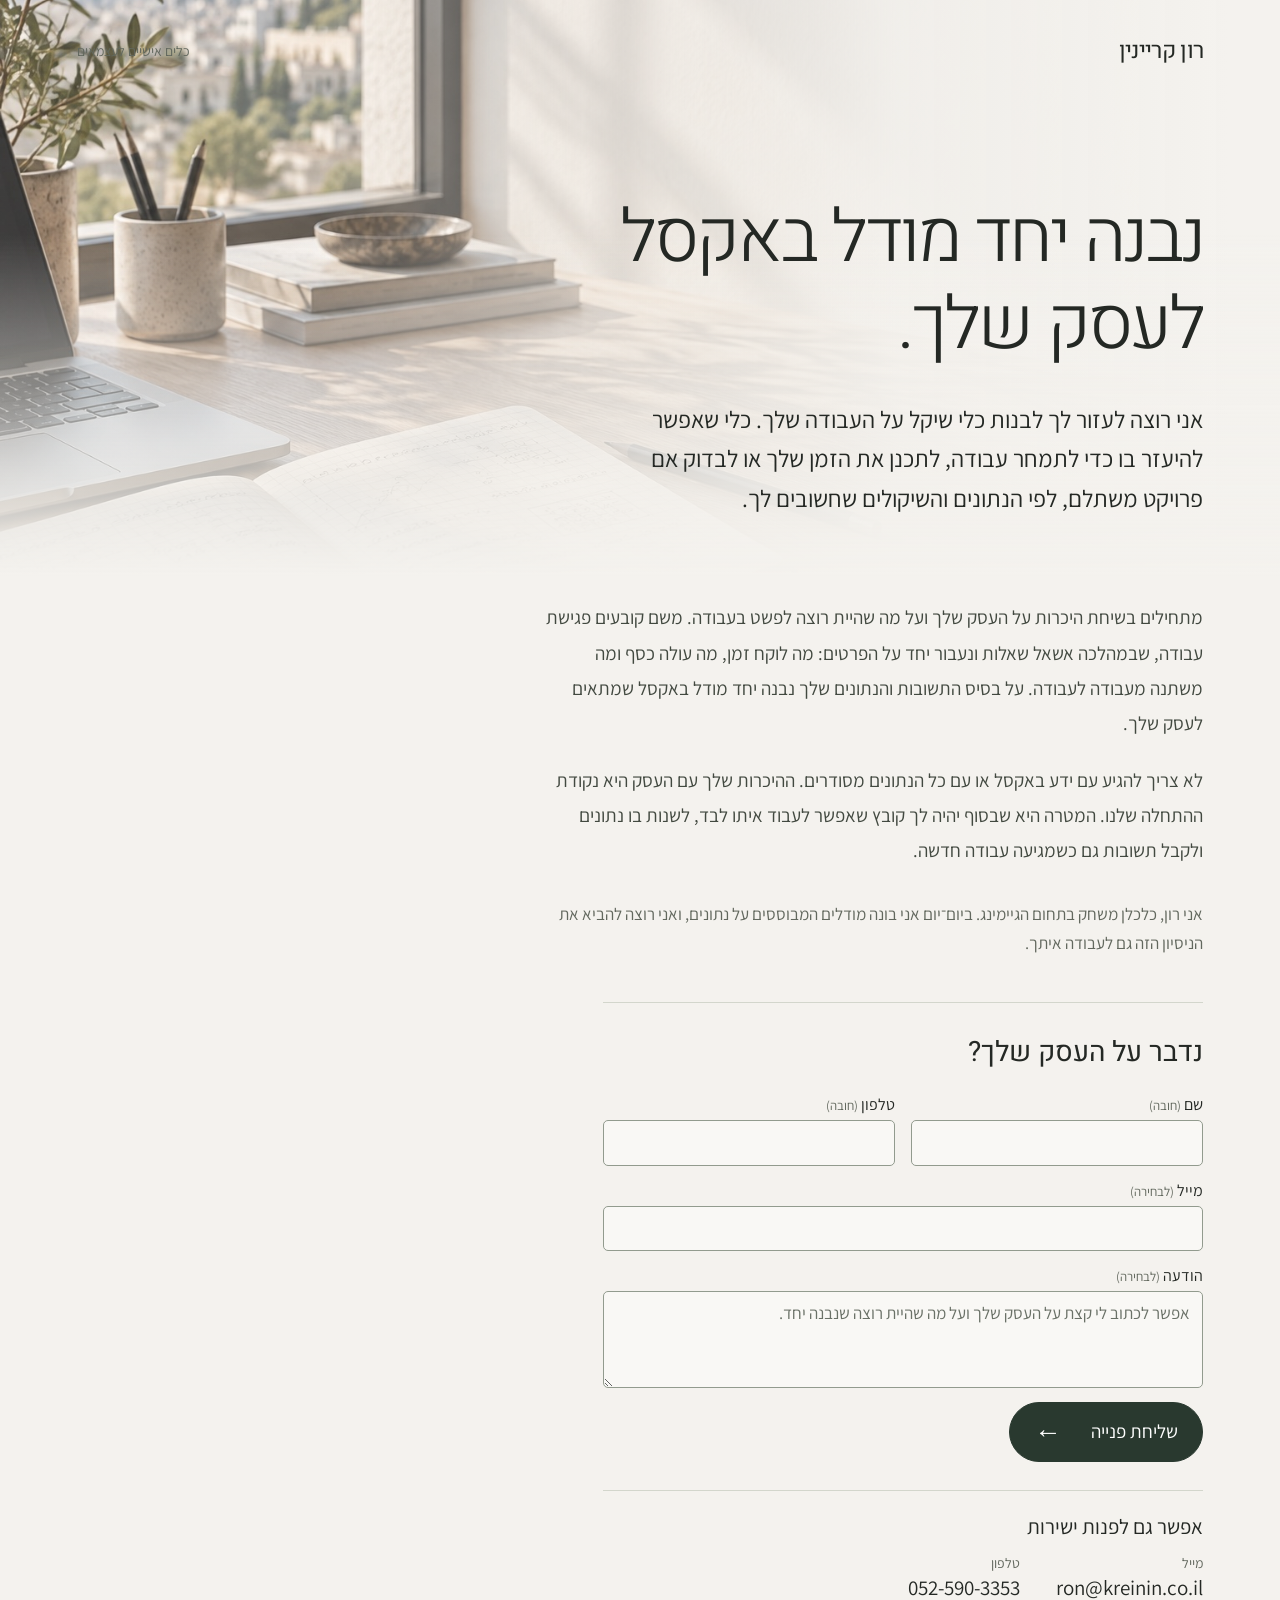
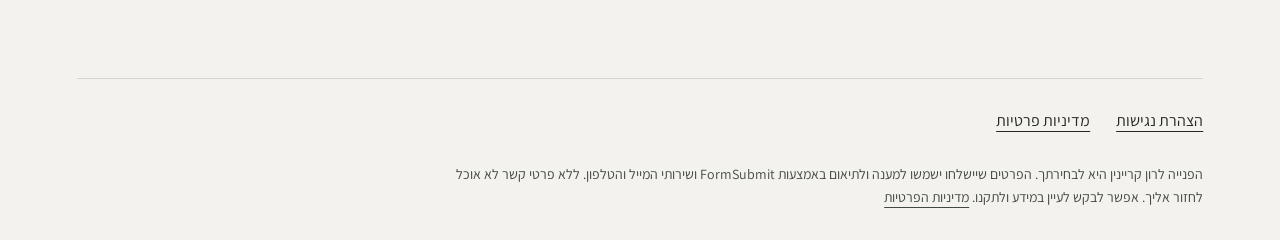
==== commit 73625f5b: "Compact form below copy and style direct contacts" ====
--- a/index.html
+++ b/index.html
@@ -9,7 +9,7 @@
 <meta name="description" content="בניית כלי עבודה אישיים באקסל לעצמאים מכל תחום. יחד נמפה את אופן העבודה שלך ונבנה כלי לתמחור, לתכנון ולבחינת כדאיות, שאפשר להשתמש בו ולעדכן לבד.">
 <style>
 :root{color-scheme:light;--paper:#f4f2ee;--ink:#242824;--body:#424940;--muted:#62685e;--line:#d3d6cc}*{box-sizing:border-box}html{background:var(--paper);color:var(--ink);scroll-padding-top:30px}body{margin:0;font-family:'Assistant',Arial,sans-serif;-webkit-font-smoothing:antialiased}::selection{background:#d0d9c7;color:#242824}.page{position:relative;isolation:isolate;overflow:hidden}header{max-width:1400px;margin:auto;padding:30px 6vw;display:flex;align-items:center;justify-content:space-between;gap:20px}.name{font-family:'Heebo',Arial,sans-serif;font-weight:400;font-size:23px;letter-spacing:-.7px;margin:0;color:var(--ink)}.descriptor{font-size:14px;color:var(--muted)}main{max-width:1400px;margin:auto;padding:92px 6vw 72px}h1{font-family:'Heebo',Arial,sans-serif;font-size:clamp(45px,5.7vw,80px);font-weight:300;letter-spacing:-2.7px;line-height:1.2;margin:0 0 30px;max-width:850px;text-wrap:balance}h1 span{color:var(--ink)}.copy{max-width:660px}p{font-size:20px;line-height:1.85;margin:0 0 20px;color:var(--body);text-wrap:pretty}.lead{font-size:24px;line-height:1.65;color:var(--ink);max-width:610px}.details{margin-top:0;padding-top:24px;max-width:660px;display:flex;flex-direction:column;gap:22px}.details p{font-size:19px;margin:0}.about{font-size:17px;line-height:1.7;color:var(--muted);max-width:660px;margin:32px 0 0}.contact{display:flex;align-items:center;gap:24px;flex-wrap:wrap;margin-top:30px}.cta{display:inline-flex;align-items:center;justify-content:space-between;gap:42px;min-height:72px;padding:16px 30px;background:#29392f;color:#fff;font-size:25px;line-height:1.4;text-decoration:none;border:1px solid #29392f;border-radius:100px}.cta:hover{background:#17261d;border-color:#17261d}.cta:active{background:#0e1912}.arrow{font-size:27px}.contact-note{max-width:220px;font-size:15px;line-height:1.6;margin:0;color:var(--muted)}a{color:inherit;text-underline-offset:5px;text-decoration-thickness:1px;touch-action:manipulation;-webkit-tap-highlight-color:#d0d9c7}a:focus-visible{outline:3px solid #405e48;outline-offset:6px}footer{max-width:1232px;margin:0 auto;display:flex;gap:12px 32px;align-items:center;flex-wrap:wrap;border-top:1px solid var(--line);padding:20px 0 30px;font-size:17px}footer a{display:inline-flex;align-items:center;min-height:44px}footer a:hover{color:#152d1d}footer .footer-label{font-size:15px;color:var(--muted);margin-left:auto}.skip{position:absolute;top:10px;right:15px;padding:12px;background:var(--ink);color:white;transform:translateY(-180%);z-index:2}.skip:focus{transform:translateY(0)}@media(max-width:1400px){footer{margin-inline:6vw}}@media(max-width:800px){header{padding:25px 25px}.name{font-size:21px}.descriptor{font-size:13px}main{padding:50px 25px 35px}h1{font-size:clamp(38px,8.5vw,62px);letter-spacing:-1.5px;margin-bottom:25px}.lead{font-size:22px;line-height:1.7}.details{margin-top:0;padding-top:16px;gap:20px}.details p{font-size:19px}.about{font-size:16px;margin-top:26px}.contact{gap:15px;margin-top:26px}.cta{font-size:24px;min-height:72px;padding:16px 25px}.contact-note{max-width:100%;font-size:15px}footer{margin-inline:25px;gap:4px 26px;font-size:17px}footer .footer-label{width:100%;margin:0}}@media(max-width:400px){.cta{font-size:22px;padding-inline:22px;gap:25px}}@media(forced-colors:active){.cta{border:2px solid ButtonText}}@media(prefers-reduced-motion:no-preference){.cta{transition:background-color 150ms ease}}
-.legal-links{display:flex;gap:8px 26px;flex-wrap:wrap;width:100%;font-size:16px}.privacy-note{max-width:650px;font-size:15px;line-height:1.65;margin:18px 0 0;color:#424940}.privacy-note a{display:inline-block;min-height:24px}main:focus{outline:none}.page{overflow:visible}.intro{position:relative;isolation:isolate;padding-bottom:76px}.intro:before{content:'';position:absolute;z-index:-1;top:-240px;bottom:0;left:calc(-6vw - max(0px,(100vw - 1400px)/2));right:calc(-6vw - max(0px,(100vw - 1400px)/2));background:linear-gradient(to bottom,transparent 45%,var(--paper) 100%),linear-gradient(to left,#f4f2ee 4%,#f4f2eef2 30%,#f4f2ee30 75%),url('worktable.jpg') left center/cover no-repeat;pointer-events:none}header{position:relative;z-index:1}@media(max-width:800px){.intro{padding-bottom:40px}.intro:before{top:-180px;left:-25px;right:-25px;background:linear-gradient(to bottom,transparent 35%,var(--paper) 100%),linear-gradient(to left,#f4f2eef5,#f4f2eebd),url('worktable.jpg') 25% top/cover no-repeat}}footer .privacy-note{flex-basis:100%;max-width:760px;margin:8px 0 0;font-size:14px;line-height:1.7}footer .privacy-note a{display:inline;min-height:0}.inquiry-form{max-width:610px;margin-top:36px;display:flex;flex-direction:column;gap:20px}.form-row{display:grid;grid-template-columns:1fr 1fr;gap:20px}.field{display:flex;flex-direction:column;gap:7px;min-width:0}.field label{font-size:18px;color:var(--ink)}.field label span{font-size:14px;color:var(--muted)}.field input,.field textarea{width:100%;min-width:0;padding:12px 15px;font:inherit;font-size:19px;line-height:1.5;color:var(--ink);background:#faf9f6ed;border:1px solid #929b8e;border-radius:7px;min-height:52px}.field textarea{resize:vertical;min-height:138px}.field textarea::placeholder{color:#6a7167;opacity:1}.field input:focus-visible,.field textarea:focus-visible,button:focus-visible{outline:3px solid #405e48;outline-offset:3px}.inquiry-form button{font-family:inherit;align-self:flex-start;cursor:pointer;touch-action:manipulation}.form-privacy{font-size:14px;line-height:1.65;color:#424940;margin:0;max-width:580px}.form-privacy a{text-decoration:underline}@media(max-width:500px){.form-row{grid-template-columns:1fr;gap:20px}.inquiry-form{gap:18px}.inquiry-form button{min-height:64px}}.direct-contact{max-width:610px;display:flex;flex-wrap:wrap;gap:8px 24px;align-items:center;margin-top:24px;font-size:17px}.direct-contact .footer-label{width:100%;font-size:15px;color:var(--muted)}.direct-contact a{display:inline-flex;align-items:center;min-height:44px}</style>
+.legal-links{display:flex;gap:8px 26px;flex-wrap:wrap;width:100%;font-size:16px}.privacy-note{max-width:650px;font-size:15px;line-height:1.65;margin:18px 0 0;color:#424940}.privacy-note a{display:inline-block;min-height:24px}main:focus{outline:none}.page{overflow:visible}.intro{position:relative;isolation:isolate;padding-bottom:76px}.intro:before{content:'';position:absolute;z-index:-1;top:-240px;bottom:0;left:calc(-6vw - max(0px,(100vw - 1400px)/2));right:calc(-6vw - max(0px,(100vw - 1400px)/2));background:linear-gradient(to bottom,transparent 45%,var(--paper) 100%),linear-gradient(to left,#f4f2ee 4%,#f4f2eef2 30%,#f4f2ee30 75%),url('worktable.jpg') left center/cover no-repeat;pointer-events:none}header{position:relative;z-index:1}@media(max-width:800px){.intro{padding-bottom:40px}.intro:before{top:-180px;left:-25px;right:-25px;background:linear-gradient(to bottom,transparent 35%,var(--paper) 100%),linear-gradient(to left,#f4f2eef5,#f4f2eebd),url('worktable.jpg') 25% top/cover no-repeat}}footer .privacy-note{flex-basis:100%;max-width:760px;margin:8px 0 0;font-size:14px;line-height:1.7}footer .privacy-note a{display:inline;min-height:0}.inquiry-form{max-width:610px;margin-top:36px;display:flex;flex-direction:column;gap:20px}.form-row{display:grid;grid-template-columns:1fr 1fr;gap:20px}.field{display:flex;flex-direction:column;gap:7px;min-width:0}.field label{font-size:18px;color:var(--ink)}.field label span{font-size:14px;color:var(--muted)}.field input,.field textarea{width:100%;min-width:0;padding:12px 15px;font:inherit;font-size:19px;line-height:1.5;color:var(--ink);background:#faf9f6ed;border:1px solid #929b8e;border-radius:7px;min-height:52px}.field textarea{resize:vertical;min-height:138px}.field textarea::placeholder{color:#6a7167;opacity:1}.field input:focus-visible,.field textarea:focus-visible,button:focus-visible{outline:3px solid #405e48;outline-offset:3px}.inquiry-form button{font-family:inherit;align-self:flex-start;cursor:pointer;touch-action:manipulation}.form-privacy{font-size:14px;line-height:1.65;color:#424940;margin:0;max-width:580px}.form-privacy a{text-decoration:underline}@media(max-width:500px){.form-row{grid-template-columns:1fr;gap:20px}.inquiry-form{gap:18px}.inquiry-form button{min-height:64px}}.direct-contact{max-width:610px;display:flex;flex-wrap:wrap;gap:8px 24px;align-items:center;margin-top:24px;font-size:17px}.direct-contact .footer-label{width:100%;font-size:15px;color:var(--muted)}.direct-contact a{display:inline-flex;align-items:center;min-height:44px}.intro{padding-bottom:38px}.inquiry{max-width:600px;margin-top:44px;padding-top:30px;border-top:1px solid var(--line)}.inquiry h2{font-family:Heebo,Arial,sans-serif;font-size:28px;line-height:1.4;font-weight:400;margin:0 0 22px}.inquiry-form{margin-top:0;gap:14px;max-width:100%}.form-row{gap:16px}.field{gap:5px}.field label{font-size:16px}.field label span{font-size:13px}.field input,.field textarea{font-size:17px;min-height:44px;padding:9px 12px;border-radius:5px}.field textarea{min-height:96px}.inquiry-form .cta{min-height:48px;padding:10px 24px;font-size:19px;gap:30px}.direct-contact{margin-top:28px;padding-top:22px;border-top:1px solid var(--line);gap:12px 36px}.direct-contact h3{flex-basis:100%;font-weight:400;font-size:21px;margin:0 0 2px}.direct-contact a{font-size:21px;display:flex;flex-direction:column;align-items:flex-end;gap:2px;min-height:52px;text-decoration:none}.direct-contact a:hover{text-decoration:underline}.contact-kind{font-size:14px;color:var(--muted);direction:rtl}.direct-contact a:focus-visible{outline-offset:5px}@media(max-width:500px){.intro{padding-bottom:28px}.inquiry{margin-top:32px;padding-top:24px}.inquiry h2{font-size:25px}.inquiry-form{gap:14px}.form-row{gap:14px;grid-template-columns:1fr 1fr}.field label{font-size:15px}.field label span{font-size:12px}.direct-contact{gap:12px 26px}.direct-contact a{font-size:19px}}@media(max-width:360px){.form-row{grid-template-columns:1fr}}</style>
 </head>
 <body>
 <a class="skip" href="#content">דילוג לתוכן</a>
@@ -18,18 +18,18 @@
 <main id="content" tabindex="-1">
 <div class="intro"><h1>נבנה יחד מודל באקסל<br><span>לעסק שלך.</span></h1>
 <div class="copy"><p class="lead">אני רוצה לעזור לך לבנות כלי שיקל על העבודה שלך. כלי שאפשר להיעזר בו כדי לתמחר עבודה, לתכנן את הזמן שלך או לבדוק אם פרויקט משתלם, לפי הנתונים והשיקולים שחשובים לך.</p></div>
-<form class="inquiry-form" id="contact" action="https://formsubmit.co/ron@kreinin.co.il" method="POST" accept-charset="UTF-8">
-<div class="form-row"><div class="field"><label for="contact-name">שם <span>(חובה)</span></label><input id="contact-name" name="name" type="text" autocomplete="name" required pattern=".*\S.*" maxlength="120"></div><div class="field"><label for="contact-phone">טלפון <span>(חובה)</span></label><input id="contact-phone" name="phone" type="tel" autocomplete="tel" inputmode="tel" required pattern="[+]?(?:[0-9][ \-]?){6,14}[0-9]" maxlength="25" dir="ltr" title="יש להזין 7–15 ספרות; אפשר לכלול קידומת, רווחים ומקפים"></div></div>
-<div class="field"><label for="contact-email">מייל <span>(לבחירה)</span></label><input id="contact-email" name="email" type="email" autocomplete="email" maxlength="254" dir="ltr"></div>
-<div class="field"><label for="contact-message">הודעה <span>(לבחירה)</span></label><textarea id="contact-message" name="message" rows="4" maxlength="5000" placeholder="אפשר לכתוב לי קצת על העסק שלך ועל מה שהיית רוצה שנבנה יחד."></textarea></div>
-<input type="hidden" name="_subject" value="פנייה חדשה מהאתר של רון קריינין"><input type="hidden" name="_template" value="table"><input type="hidden" name="_next" value="https://www.kreinin.co.il/thanks.html">
-<button class="cta" type="submit">שליחת פנייה <span class="arrow" aria-hidden="true">←</span></button>
-<p class="form-privacy">הפרטים יועברו לרון קריינין באמצעות FormSubmit לצורך מענה לפנייה. המסירה לבחירתך. <a href="privacy.html">פרטים וזכויות במדיניות הפרטיות</a>.</p>
-</form><div class="direct-contact"><span class="footer-label">אפשר גם לפנות ישירות</span><a href="mailto:ron@kreinin.co.il" dir="ltr">ron@kreinin.co.il</a><a href="tel:+972525903353" dir="ltr" aria-label="טלפון: 052-590-3353">052-590-3353</a></div>
+
 
 </div><div class="details"><p>מתחילים בשיחת היכרות על העסק שלך ועל מה שהיית רוצה לפשט בעבודה. משם קובעים פגישת עבודה, שבמהלכה אשאל שאלות ונעבור יחד על הפרטים: מה לוקח זמן, מה עולה כסף ומה משתנה מעבודה לעבודה. על בסיס התשובות והנתונים שלך נבנה יחד מודל באקסל שמתאים לעסק שלך.</p><p>לא צריך להגיע עם ידע באקסל או עם כל הנתונים מסודרים. ההיכרות שלך עם העסק היא נקודת ההתחלה שלנו. המטרה היא שבסוף יהיה לך קובץ שאפשר לעבוד איתו לבד, לשנות בו נתונים ולקבל תשובות גם כשמגיעה עבודה חדשה.</p></div>
 <p class="about">אני רון, כלכלן משחק בתחום הגיימינג. ביום־יום אני בונה מודלים המבוססים על נתונים, ואני רוצה להביא את הניסיון הזה גם לעבודה איתך.</p>
-</main>
+<section class="inquiry" aria-labelledby="inquiry-title"><h2 id="inquiry-title">נדבר על העסק שלך?</h2><form class="inquiry-form" id="contact" action="https://formsubmit.co/ron@kreinin.co.il" method="POST" accept-charset="UTF-8">
+<div class="form-row"><div class="field"><label for="contact-name">שם <span>(חובה)</span></label><input id="contact-name" name="name" type="text" autocomplete="name" required pattern=".*\S.*" maxlength="120"></div><div class="field"><label for="contact-phone">טלפון <span>(חובה)</span></label><input id="contact-phone" name="phone" type="tel" autocomplete="tel" inputmode="tel" required pattern="[+]?(?:[0-9][ \-]?){6,14}[0-9]" maxlength="25" dir="ltr" title="יש להזין 7–15 ספרות; אפשר לכלול קידומת, רווחים ומקפים"></div></div>
+<div class="field"><label for="contact-email">מייל <span>(לבחירה)</span></label><input id="contact-email" name="email" type="email" autocomplete="email" maxlength="254" dir="ltr"></div>
+<div class="field"><label for="contact-message">הודעה <span>(לבחירה)</span></label><textarea id="contact-message" name="message" rows="3" maxlength="5000" placeholder="אפשר לכתוב לי קצת על העסק שלך ועל מה שהיית רוצה שנבנה יחד."></textarea></div>
+<input type="hidden" name="_subject" value="פנייה חדשה מהאתר של רון קריינין"><input type="hidden" name="_template" value="table"><input type="hidden" name="_next" value="https://www.kreinin.co.il/thanks.html">
+<button class="cta" type="submit">שליחת פנייה <span class="arrow" aria-hidden="true">←</span></button>
+
+</form><div class="direct-contact"><h3>אפשר גם לפנות ישירות</h3><a href="mailto:ron@kreinin.co.il" dir="ltr"><span class="contact-kind">מייל</span>ron@kreinin.co.il</a><a href="tel:+972525903353" dir="ltr" aria-label="טלפון: 052-590-3353"><span class="contact-kind">טלפון</span>052-590-3353</a></div></section></main>
 <footer><nav class="legal-links" aria-label="מידע על האתר"><a href="accessibility.html">הצהרת נגישות</a><a href="privacy.html">מדיניות פרטיות</a></nav><p class="privacy-note">הפנייה לרון קריינין היא לבחירתך. הפרטים שיישלחו ישמשו למענה ולתיאום באמצעות FormSubmit ושירותי המייל והטלפון. ללא פרטי קשר לא אוכל לחזור אליך. אפשר לבקש לעיין במידע ולתקנו. <a href="privacy.html">מדיניות הפרטיות</a></p></footer>
 </div>
 </body>
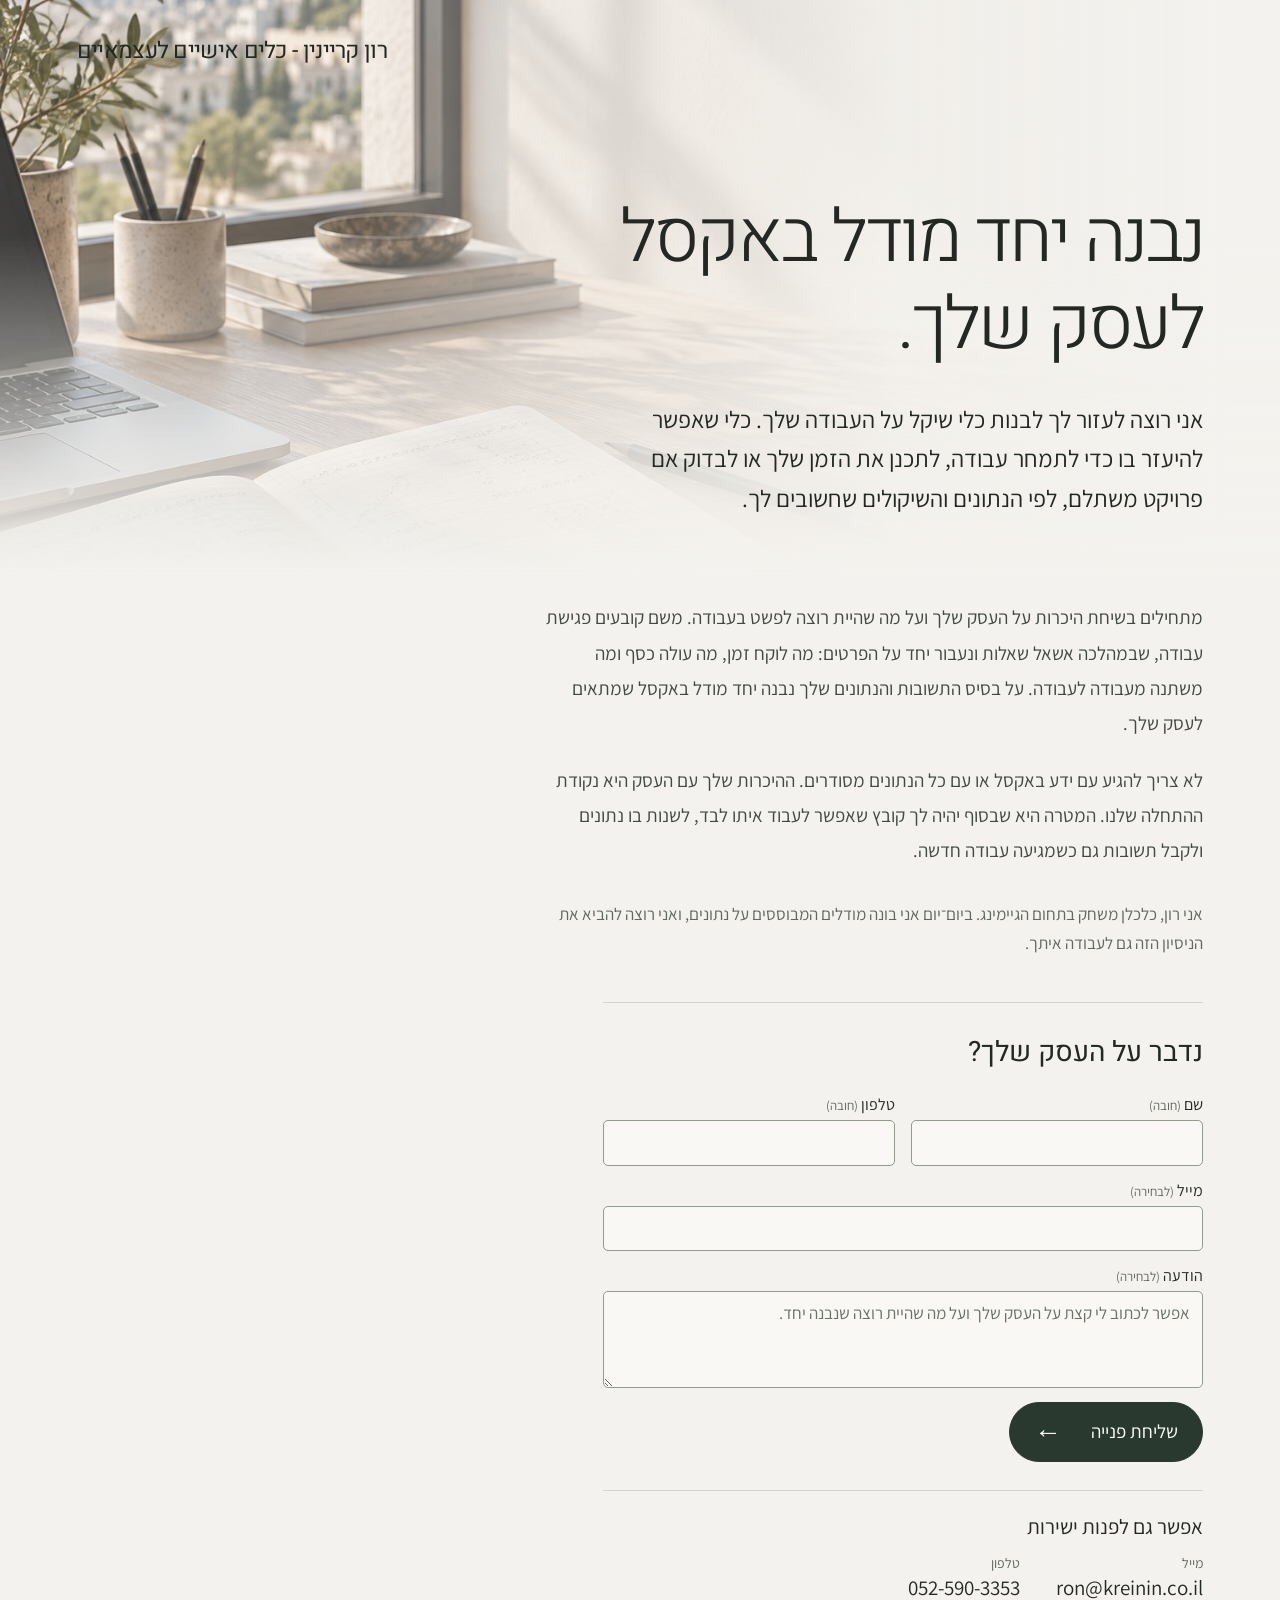
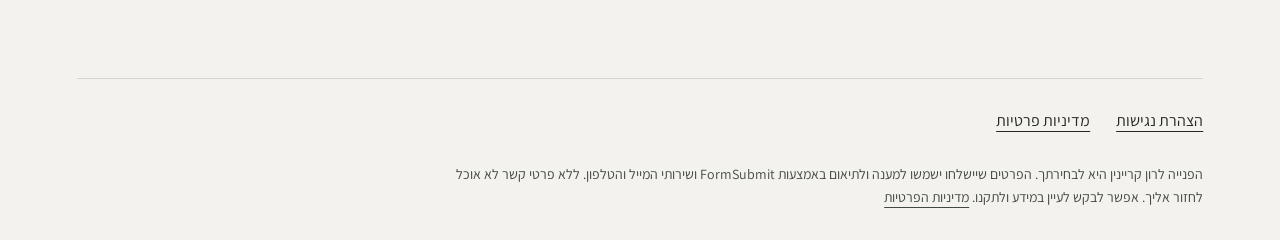
==== commit 8f5b907e: "Align header left and limit contact underline to values" ====
--- a/index.html
+++ b/index.html
@@ -8,13 +8,13 @@
 <title>רון קריינין | כלי עבודה מותאמים אישית לעצמאים</title>
 <meta name="description" content="בניית כלי עבודה אישיים באקסל לעצמאים מכל תחום. יחד נמפה את אופן העבודה שלך ונבנה כלי לתמחור, לתכנון ולבחינת כדאיות, שאפשר להשתמש בו ולעדכן לבד.">
 <style>
-:root{color-scheme:light;--paper:#f4f2ee;--ink:#242824;--body:#424940;--muted:#62685e;--line:#d3d6cc}*{box-sizing:border-box}html{background:var(--paper);color:var(--ink);scroll-padding-top:30px}body{margin:0;font-family:'Assistant',Arial,sans-serif;-webkit-font-smoothing:antialiased}::selection{background:#d0d9c7;color:#242824}.page{position:relative;isolation:isolate;overflow:hidden}header{max-width:1400px;margin:auto;padding:30px 6vw;display:flex;align-items:center;justify-content:space-between;gap:20px}.name{font-family:'Heebo',Arial,sans-serif;font-weight:400;font-size:23px;letter-spacing:-.7px;margin:0;color:var(--ink)}.descriptor{font-size:14px;color:var(--muted)}main{max-width:1400px;margin:auto;padding:92px 6vw 72px}h1{font-family:'Heebo',Arial,sans-serif;font-size:clamp(45px,5.7vw,80px);font-weight:300;letter-spacing:-2.7px;line-height:1.2;margin:0 0 30px;max-width:850px;text-wrap:balance}h1 span{color:var(--ink)}.copy{max-width:660px}p{font-size:20px;line-height:1.85;margin:0 0 20px;color:var(--body);text-wrap:pretty}.lead{font-size:24px;line-height:1.65;color:var(--ink);max-width:610px}.details{margin-top:0;padding-top:24px;max-width:660px;display:flex;flex-direction:column;gap:22px}.details p{font-size:19px;margin:0}.about{font-size:17px;line-height:1.7;color:var(--muted);max-width:660px;margin:32px 0 0}.contact{display:flex;align-items:center;gap:24px;flex-wrap:wrap;margin-top:30px}.cta{display:inline-flex;align-items:center;justify-content:space-between;gap:42px;min-height:72px;padding:16px 30px;background:#29392f;color:#fff;font-size:25px;line-height:1.4;text-decoration:none;border:1px solid #29392f;border-radius:100px}.cta:hover{background:#17261d;border-color:#17261d}.cta:active{background:#0e1912}.arrow{font-size:27px}.contact-note{max-width:220px;font-size:15px;line-height:1.6;margin:0;color:var(--muted)}a{color:inherit;text-underline-offset:5px;text-decoration-thickness:1px;touch-action:manipulation;-webkit-tap-highlight-color:#d0d9c7}a:focus-visible{outline:3px solid #405e48;outline-offset:6px}footer{max-width:1232px;margin:0 auto;display:flex;gap:12px 32px;align-items:center;flex-wrap:wrap;border-top:1px solid var(--line);padding:20px 0 30px;font-size:17px}footer a{display:inline-flex;align-items:center;min-height:44px}footer a:hover{color:#152d1d}footer .footer-label{font-size:15px;color:var(--muted);margin-left:auto}.skip{position:absolute;top:10px;right:15px;padding:12px;background:var(--ink);color:white;transform:translateY(-180%);z-index:2}.skip:focus{transform:translateY(0)}@media(max-width:1400px){footer{margin-inline:6vw}}@media(max-width:800px){header{padding:25px 25px}.name{font-size:21px}.descriptor{font-size:13px}main{padding:50px 25px 35px}h1{font-size:clamp(38px,8.5vw,62px);letter-spacing:-1.5px;margin-bottom:25px}.lead{font-size:22px;line-height:1.7}.details{margin-top:0;padding-top:16px;gap:20px}.details p{font-size:19px}.about{font-size:16px;margin-top:26px}.contact{gap:15px;margin-top:26px}.cta{font-size:24px;min-height:72px;padding:16px 25px}.contact-note{max-width:100%;font-size:15px}footer{margin-inline:25px;gap:4px 26px;font-size:17px}footer .footer-label{width:100%;margin:0}}@media(max-width:400px){.cta{font-size:22px;padding-inline:22px;gap:25px}}@media(forced-colors:active){.cta{border:2px solid ButtonText}}@media(prefers-reduced-motion:no-preference){.cta{transition:background-color 150ms ease}}
-.legal-links{display:flex;gap:8px 26px;flex-wrap:wrap;width:100%;font-size:16px}.privacy-note{max-width:650px;font-size:15px;line-height:1.65;margin:18px 0 0;color:#424940}.privacy-note a{display:inline-block;min-height:24px}main:focus{outline:none}.page{overflow:visible}.intro{position:relative;isolation:isolate;padding-bottom:76px}.intro:before{content:'';position:absolute;z-index:-1;top:-240px;bottom:0;left:calc(-6vw - max(0px,(100vw - 1400px)/2));right:calc(-6vw - max(0px,(100vw - 1400px)/2));background:linear-gradient(to bottom,transparent 45%,var(--paper) 100%),linear-gradient(to left,#f4f2ee 4%,#f4f2eef2 30%,#f4f2ee30 75%),url('worktable.jpg') left center/cover no-repeat;pointer-events:none}header{position:relative;z-index:1}@media(max-width:800px){.intro{padding-bottom:40px}.intro:before{top:-180px;left:-25px;right:-25px;background:linear-gradient(to bottom,transparent 35%,var(--paper) 100%),linear-gradient(to left,#f4f2eef5,#f4f2eebd),url('worktable.jpg') 25% top/cover no-repeat}}footer .privacy-note{flex-basis:100%;max-width:760px;margin:8px 0 0;font-size:14px;line-height:1.7}footer .privacy-note a{display:inline;min-height:0}.inquiry-form{max-width:610px;margin-top:36px;display:flex;flex-direction:column;gap:20px}.form-row{display:grid;grid-template-columns:1fr 1fr;gap:20px}.field{display:flex;flex-direction:column;gap:7px;min-width:0}.field label{font-size:18px;color:var(--ink)}.field label span{font-size:14px;color:var(--muted)}.field input,.field textarea{width:100%;min-width:0;padding:12px 15px;font:inherit;font-size:19px;line-height:1.5;color:var(--ink);background:#faf9f6ed;border:1px solid #929b8e;border-radius:7px;min-height:52px}.field textarea{resize:vertical;min-height:138px}.field textarea::placeholder{color:#6a7167;opacity:1}.field input:focus-visible,.field textarea:focus-visible,button:focus-visible{outline:3px solid #405e48;outline-offset:3px}.inquiry-form button{font-family:inherit;align-self:flex-start;cursor:pointer;touch-action:manipulation}.form-privacy{font-size:14px;line-height:1.65;color:#424940;margin:0;max-width:580px}.form-privacy a{text-decoration:underline}@media(max-width:500px){.form-row{grid-template-columns:1fr;gap:20px}.inquiry-form{gap:18px}.inquiry-form button{min-height:64px}}.direct-contact{max-width:610px;display:flex;flex-wrap:wrap;gap:8px 24px;align-items:center;margin-top:24px;font-size:17px}.direct-contact .footer-label{width:100%;font-size:15px;color:var(--muted)}.direct-contact a{display:inline-flex;align-items:center;min-height:44px}.intro{padding-bottom:38px}.inquiry{max-width:600px;margin-top:44px;padding-top:30px;border-top:1px solid var(--line)}.inquiry h2{font-family:Heebo,Arial,sans-serif;font-size:28px;line-height:1.4;font-weight:400;margin:0 0 22px}.inquiry-form{margin-top:0;gap:14px;max-width:100%}.form-row{gap:16px}.field{gap:5px}.field label{font-size:16px}.field label span{font-size:13px}.field input,.field textarea{font-size:17px;min-height:44px;padding:9px 12px;border-radius:5px}.field textarea{min-height:96px}.inquiry-form .cta{min-height:48px;padding:10px 24px;font-size:19px;gap:30px}.direct-contact{margin-top:28px;padding-top:22px;border-top:1px solid var(--line);gap:12px 36px}.direct-contact h3{flex-basis:100%;font-weight:400;font-size:21px;margin:0 0 2px}.direct-contact a{font-size:21px;display:flex;flex-direction:column;align-items:flex-end;gap:2px;min-height:52px;text-decoration:none}.direct-contact a:hover{text-decoration:underline}.contact-kind{font-size:14px;color:var(--muted);direction:rtl}.direct-contact a:focus-visible{outline-offset:5px}@media(max-width:500px){.intro{padding-bottom:28px}.inquiry{margin-top:32px;padding-top:24px}.inquiry h2{font-size:25px}.inquiry-form{gap:14px}.form-row{gap:14px;grid-template-columns:1fr 1fr}.field label{font-size:15px}.field label span{font-size:12px}.direct-contact{gap:12px 26px}.direct-contact a{font-size:19px}}@media(max-width:360px){.form-row{grid-template-columns:1fr}}</style>
+:root{color-scheme:light;--paper:#f4f2ee;--ink:#242824;--body:#424940;--muted:#62685e;--line:#d3d6cc}*{box-sizing:border-box}html{background:var(--paper);color:var(--ink);scroll-padding-top:30px}body{margin:0;font-family:'Assistant',Arial,sans-serif;-webkit-font-smoothing:antialiased}::selection{background:#d0d9c7;color:#242824}.page{position:relative;isolation:isolate;overflow:hidden}header{max-width:1400px;margin:auto;padding:30px 6vw;display:flex;align-items:center;justify-content:flex-end;gap:20px}.name{font-family:'Heebo',Arial,sans-serif;font-weight:400;font-size:23px;letter-spacing:-.7px;margin:0;color:var(--ink)}.descriptor{font-size:14px;color:var(--muted)}main{max-width:1400px;margin:auto;padding:92px 6vw 72px}h1{font-family:'Heebo',Arial,sans-serif;font-size:clamp(45px,5.7vw,80px);font-weight:300;letter-spacing:-2.7px;line-height:1.2;margin:0 0 30px;max-width:850px;text-wrap:balance}h1 span{color:var(--ink)}.copy{max-width:660px}p{font-size:20px;line-height:1.85;margin:0 0 20px;color:var(--body);text-wrap:pretty}.lead{font-size:24px;line-height:1.65;color:var(--ink);max-width:610px}.details{margin-top:0;padding-top:24px;max-width:660px;display:flex;flex-direction:column;gap:22px}.details p{font-size:19px;margin:0}.about{font-size:17px;line-height:1.7;color:var(--muted);max-width:660px;margin:32px 0 0}.contact{display:flex;align-items:center;gap:24px;flex-wrap:wrap;margin-top:30px}.cta{display:inline-flex;align-items:center;justify-content:space-between;gap:42px;min-height:72px;padding:16px 30px;background:#29392f;color:#fff;font-size:25px;line-height:1.4;text-decoration:none;border:1px solid #29392f;border-radius:100px}.cta:hover{background:#17261d;border-color:#17261d}.cta:active{background:#0e1912}.arrow{font-size:27px}.contact-note{max-width:220px;font-size:15px;line-height:1.6;margin:0;color:var(--muted)}a{color:inherit;text-underline-offset:5px;text-decoration-thickness:1px;touch-action:manipulation;-webkit-tap-highlight-color:#d0d9c7}a:focus-visible{outline:3px solid #405e48;outline-offset:6px}footer{max-width:1232px;margin:0 auto;display:flex;gap:12px 32px;align-items:center;flex-wrap:wrap;border-top:1px solid var(--line);padding:20px 0 30px;font-size:17px}footer a{display:inline-flex;align-items:center;min-height:44px}footer a:hover{color:#152d1d}footer .footer-label{font-size:15px;color:var(--muted);margin-left:auto}.skip{position:absolute;top:10px;right:15px;padding:12px;background:var(--ink);color:white;transform:translateY(-180%);z-index:2}.skip:focus{transform:translateY(0)}@media(max-width:1400px){footer{margin-inline:6vw}}@media(max-width:800px){header{padding:25px 25px}.name{font-size:21px}.descriptor{font-size:13px}main{padding:50px 25px 35px}h1{font-size:clamp(38px,8.5vw,62px);letter-spacing:-1.5px;margin-bottom:25px}.lead{font-size:22px;line-height:1.7}.details{margin-top:0;padding-top:16px;gap:20px}.details p{font-size:19px}.about{font-size:16px;margin-top:26px}.contact{gap:15px;margin-top:26px}.cta{font-size:24px;min-height:72px;padding:16px 25px}.contact-note{max-width:100%;font-size:15px}footer{margin-inline:25px;gap:4px 26px;font-size:17px}footer .footer-label{width:100%;margin:0}}@media(max-width:400px){.cta{font-size:22px;padding-inline:22px;gap:25px}}@media(forced-colors:active){.cta{border:2px solid ButtonText}}@media(prefers-reduced-motion:no-preference){.cta{transition:background-color 150ms ease}}
+.legal-links{display:flex;gap:8px 26px;flex-wrap:wrap;width:100%;font-size:16px}.privacy-note{max-width:650px;font-size:15px;line-height:1.65;margin:18px 0 0;color:#424940}.privacy-note a{display:inline-block;min-height:24px}main:focus{outline:none}.page{overflow:visible}.intro{position:relative;isolation:isolate;padding-bottom:76px}.intro:before{content:'';position:absolute;z-index:-1;top:-240px;bottom:0;left:calc(-6vw - max(0px,(100vw - 1400px)/2));right:calc(-6vw - max(0px,(100vw - 1400px)/2));background:linear-gradient(to bottom,transparent 45%,var(--paper) 100%),linear-gradient(to left,#f4f2ee 4%,#f4f2eef2 30%,#f4f2ee30 75%),url('worktable.jpg') left center/cover no-repeat;pointer-events:none}header{position:relative;z-index:1}@media(max-width:800px){.intro{padding-bottom:40px}.intro:before{top:-180px;left:-25px;right:-25px;background:linear-gradient(to bottom,transparent 35%,var(--paper) 100%),linear-gradient(to left,#f4f2eef5,#f4f2eebd),url('worktable.jpg') 25% top/cover no-repeat}}footer .privacy-note{flex-basis:100%;max-width:760px;margin:8px 0 0;font-size:14px;line-height:1.7}footer .privacy-note a{display:inline;min-height:0}.inquiry-form{max-width:610px;margin-top:36px;display:flex;flex-direction:column;gap:20px}.form-row{display:grid;grid-template-columns:1fr 1fr;gap:20px}.field{display:flex;flex-direction:column;gap:7px;min-width:0}.field label{font-size:18px;color:var(--ink)}.field label span{font-size:14px;color:var(--muted)}.field input,.field textarea{width:100%;min-width:0;padding:12px 15px;font:inherit;font-size:19px;line-height:1.5;color:var(--ink);background:#faf9f6ed;border:1px solid #929b8e;border-radius:7px;min-height:52px}.field textarea{resize:vertical;min-height:138px}.field textarea::placeholder{color:#6a7167;opacity:1}.field input:focus-visible,.field textarea:focus-visible,button:focus-visible{outline:3px solid #405e48;outline-offset:3px}.inquiry-form button{font-family:inherit;align-self:flex-start;cursor:pointer;touch-action:manipulation}.form-privacy{font-size:14px;line-height:1.65;color:#424940;margin:0;max-width:580px}.form-privacy a{text-decoration:underline}@media(max-width:500px){.form-row{grid-template-columns:1fr;gap:20px}.inquiry-form{gap:18px}.inquiry-form button{min-height:64px}}.direct-contact{max-width:610px;display:flex;flex-wrap:wrap;gap:8px 24px;align-items:center;margin-top:24px;font-size:17px}.direct-contact .footer-label{width:100%;font-size:15px;color:var(--muted)}.direct-contact a{display:inline-flex;align-items:center;min-height:44px}.intro{padding-bottom:38px}.inquiry{max-width:600px;margin-top:44px;padding-top:30px;border-top:1px solid var(--line)}.inquiry h2{font-family:Heebo,Arial,sans-serif;font-size:28px;line-height:1.4;font-weight:400;margin:0 0 22px}.inquiry-form{margin-top:0;gap:14px;max-width:100%}.form-row{gap:16px}.field{gap:5px}.field label{font-size:16px}.field label span{font-size:13px}.field input,.field textarea{font-size:17px;min-height:44px;padding:9px 12px;border-radius:5px}.field textarea{min-height:96px}.inquiry-form .cta{min-height:48px;padding:10px 24px;font-size:19px;gap:30px}.direct-contact{margin-top:28px;padding-top:22px;border-top:1px solid var(--line);gap:12px 36px}.direct-contact h3{flex-basis:100%;font-weight:400;font-size:21px;margin:0 0 2px}.direct-contact a{font-size:21px;display:flex;flex-direction:column;align-items:flex-end;gap:2px;min-height:52px;text-decoration:none}.direct-contact a:hover .contact-value{text-decoration:underline}.contact-kind{font-size:14px;color:var(--muted);direction:rtl}.direct-contact a:focus-visible{outline-offset:5px}@media(max-width:500px){.intro{padding-bottom:28px}.inquiry{margin-top:32px;padding-top:24px}.inquiry h2{font-size:25px}.inquiry-form{gap:14px}.form-row{gap:14px;grid-template-columns:1fr 1fr}.field label{font-size:15px}.field label span{font-size:12px}.direct-contact{gap:12px 26px}.direct-contact a{font-size:19px}}@media(max-width:360px){.form-row{grid-template-columns:1fr}}</style>
 </head>
 <body>
 <a class="skip" href="#content">דילוג לתוכן</a>
 <div class="page">
-<header><p class="name">רון קריינין</p><span class="descriptor">כלים אישיים לעצמאים</span></header>
+<header><p class="name">רון קריינין - כלים אישיים לעצמאיים</p></header>
 <main id="content" tabindex="-1">
 <div class="intro"><h1>נבנה יחד מודל באקסל<br><span>לעסק שלך.</span></h1>
 <div class="copy"><p class="lead">אני רוצה לעזור לך לבנות כלי שיקל על העבודה שלך. כלי שאפשר להיעזר בו כדי לתמחר עבודה, לתכנן את הזמן שלך או לבדוק אם פרויקט משתלם, לפי הנתונים והשיקולים שחשובים לך.</p></div>
@@ -29,7 +29,7 @@
 <input type="hidden" name="_subject" value="פנייה חדשה מהאתר של רון קריינין"><input type="hidden" name="_template" value="table"><input type="hidden" name="_next" value="https://www.kreinin.co.il/thanks.html">
 <button class="cta" type="submit">שליחת פנייה <span class="arrow" aria-hidden="true">←</span></button>
 
-</form><div class="direct-contact"><h3>אפשר גם לפנות ישירות</h3><a href="mailto:ron@kreinin.co.il" dir="ltr"><span class="contact-kind">מייל</span>ron@kreinin.co.il</a><a href="tel:+972525903353" dir="ltr" aria-label="טלפון: 052-590-3353"><span class="contact-kind">טלפון</span>052-590-3353</a></div></section></main>
+</form><div class="direct-contact"><h3>אפשר גם לפנות ישירות</h3><a href="mailto:ron@kreinin.co.il" dir="ltr"><span class="contact-kind">מייל</span><span class="contact-value">ron@kreinin.co.il</span></a><a href="tel:+972525903353" dir="ltr" aria-label="טלפון: 052-590-3353"><span class="contact-kind">טלפון</span><span class="contact-value">052-590-3353</span></a></div></section></main>
 <footer><nav class="legal-links" aria-label="מידע על האתר"><a href="accessibility.html">הצהרת נגישות</a><a href="privacy.html">מדיניות פרטיות</a></nav><p class="privacy-note">הפנייה לרון קריינין היא לבחירתך. הפרטים שיישלחו ישמשו למענה ולתיאום באמצעות FormSubmit ושירותי המייל והטלפון. ללא פרטי קשר לא אוכל לחזור אליך. אפשר לבקש לעיין במידע ולתקנו. <a href="privacy.html">מדיניות הפרטיות</a></p></footer>
 </div>
 </body>
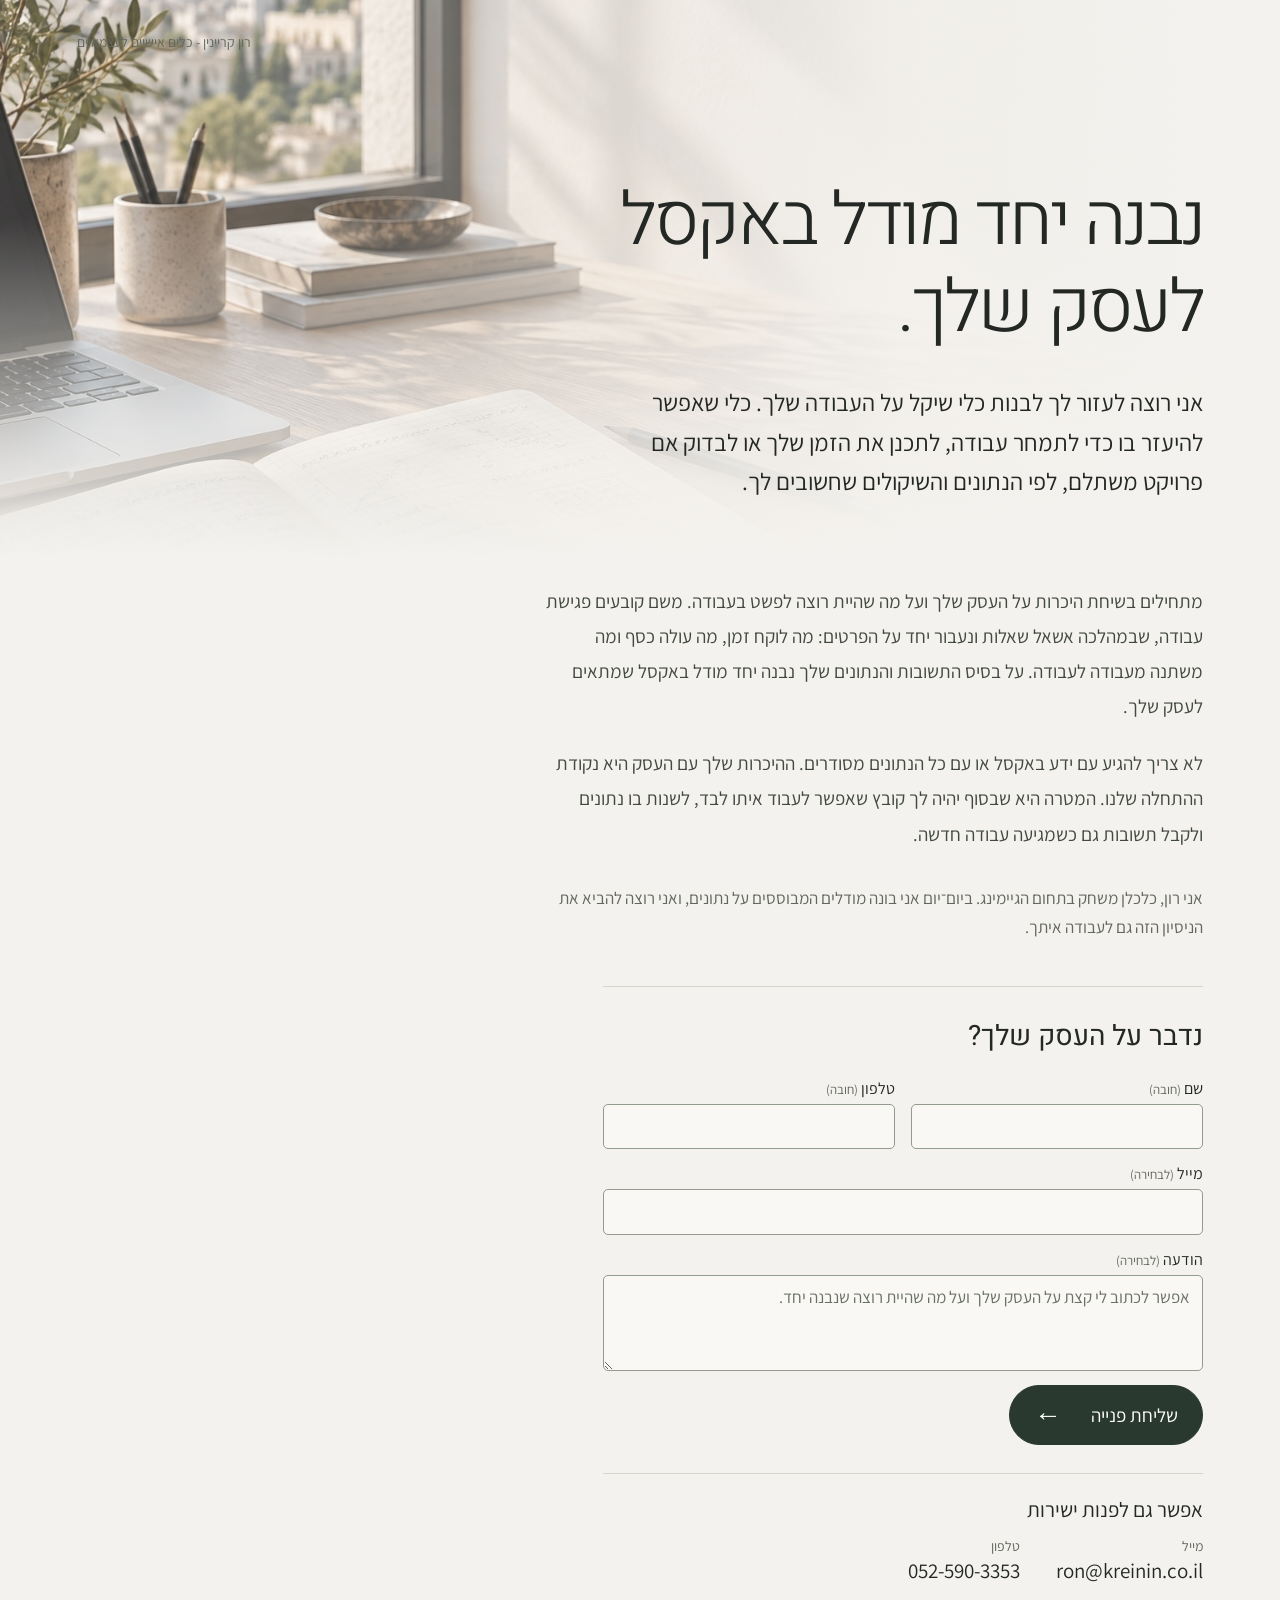
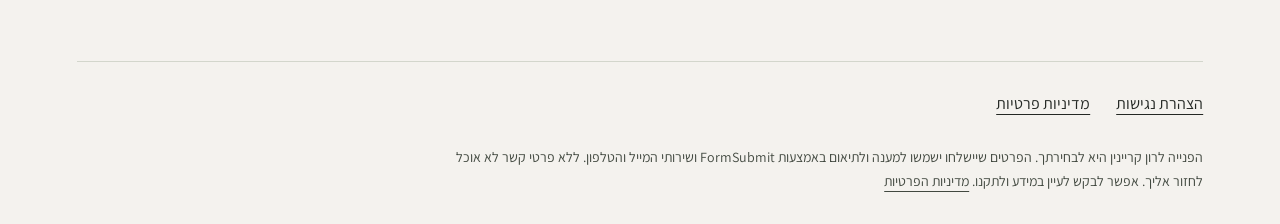
==== commit a0981058: "Use small descriptor typography for header" ====
--- a/index.html
+++ b/index.html
@@ -9,7 +9,7 @@
 <meta name="description" content="בניית כלי עבודה אישיים באקסל לעצמאים מכל תחום. יחד נמפה את אופן העבודה שלך ונבנה כלי לתמחור, לתכנון ולבחינת כדאיות, שאפשר להשתמש בו ולעדכן לבד.">
 <style>
 :root{color-scheme:light;--paper:#f4f2ee;--ink:#242824;--body:#424940;--muted:#62685e;--line:#d3d6cc}*{box-sizing:border-box}html{background:var(--paper);color:var(--ink);scroll-padding-top:30px}body{margin:0;font-family:'Assistant',Arial,sans-serif;-webkit-font-smoothing:antialiased}::selection{background:#d0d9c7;color:#242824}.page{position:relative;isolation:isolate;overflow:hidden}header{max-width:1400px;margin:auto;padding:30px 6vw;display:flex;align-items:center;justify-content:flex-end;gap:20px}.name{font-family:'Heebo',Arial,sans-serif;font-weight:400;font-size:23px;letter-spacing:-.7px;margin:0;color:var(--ink)}.descriptor{font-size:14px;color:var(--muted)}main{max-width:1400px;margin:auto;padding:92px 6vw 72px}h1{font-family:'Heebo',Arial,sans-serif;font-size:clamp(45px,5.7vw,80px);font-weight:300;letter-spacing:-2.7px;line-height:1.2;margin:0 0 30px;max-width:850px;text-wrap:balance}h1 span{color:var(--ink)}.copy{max-width:660px}p{font-size:20px;line-height:1.85;margin:0 0 20px;color:var(--body);text-wrap:pretty}.lead{font-size:24px;line-height:1.65;color:var(--ink);max-width:610px}.details{margin-top:0;padding-top:24px;max-width:660px;display:flex;flex-direction:column;gap:22px}.details p{font-size:19px;margin:0}.about{font-size:17px;line-height:1.7;color:var(--muted);max-width:660px;margin:32px 0 0}.contact{display:flex;align-items:center;gap:24px;flex-wrap:wrap;margin-top:30px}.cta{display:inline-flex;align-items:center;justify-content:space-between;gap:42px;min-height:72px;padding:16px 30px;background:#29392f;color:#fff;font-size:25px;line-height:1.4;text-decoration:none;border:1px solid #29392f;border-radius:100px}.cta:hover{background:#17261d;border-color:#17261d}.cta:active{background:#0e1912}.arrow{font-size:27px}.contact-note{max-width:220px;font-size:15px;line-height:1.6;margin:0;color:var(--muted)}a{color:inherit;text-underline-offset:5px;text-decoration-thickness:1px;touch-action:manipulation;-webkit-tap-highlight-color:#d0d9c7}a:focus-visible{outline:3px solid #405e48;outline-offset:6px}footer{max-width:1232px;margin:0 auto;display:flex;gap:12px 32px;align-items:center;flex-wrap:wrap;border-top:1px solid var(--line);padding:20px 0 30px;font-size:17px}footer a{display:inline-flex;align-items:center;min-height:44px}footer a:hover{color:#152d1d}footer .footer-label{font-size:15px;color:var(--muted);margin-left:auto}.skip{position:absolute;top:10px;right:15px;padding:12px;background:var(--ink);color:white;transform:translateY(-180%);z-index:2}.skip:focus{transform:translateY(0)}@media(max-width:1400px){footer{margin-inline:6vw}}@media(max-width:800px){header{padding:25px 25px}.name{font-size:21px}.descriptor{font-size:13px}main{padding:50px 25px 35px}h1{font-size:clamp(38px,8.5vw,62px);letter-spacing:-1.5px;margin-bottom:25px}.lead{font-size:22px;line-height:1.7}.details{margin-top:0;padding-top:16px;gap:20px}.details p{font-size:19px}.about{font-size:16px;margin-top:26px}.contact{gap:15px;margin-top:26px}.cta{font-size:24px;min-height:72px;padding:16px 25px}.contact-note{max-width:100%;font-size:15px}footer{margin-inline:25px;gap:4px 26px;font-size:17px}footer .footer-label{width:100%;margin:0}}@media(max-width:400px){.cta{font-size:22px;padding-inline:22px;gap:25px}}@media(forced-colors:active){.cta{border:2px solid ButtonText}}@media(prefers-reduced-motion:no-preference){.cta{transition:background-color 150ms ease}}
-.legal-links{display:flex;gap:8px 26px;flex-wrap:wrap;width:100%;font-size:16px}.privacy-note{max-width:650px;font-size:15px;line-height:1.65;margin:18px 0 0;color:#424940}.privacy-note a{display:inline-block;min-height:24px}main:focus{outline:none}.page{overflow:visible}.intro{position:relative;isolation:isolate;padding-bottom:76px}.intro:before{content:'';position:absolute;z-index:-1;top:-240px;bottom:0;left:calc(-6vw - max(0px,(100vw - 1400px)/2));right:calc(-6vw - max(0px,(100vw - 1400px)/2));background:linear-gradient(to bottom,transparent 45%,var(--paper) 100%),linear-gradient(to left,#f4f2ee 4%,#f4f2eef2 30%,#f4f2ee30 75%),url('worktable.jpg') left center/cover no-repeat;pointer-events:none}header{position:relative;z-index:1}@media(max-width:800px){.intro{padding-bottom:40px}.intro:before{top:-180px;left:-25px;right:-25px;background:linear-gradient(to bottom,transparent 35%,var(--paper) 100%),linear-gradient(to left,#f4f2eef5,#f4f2eebd),url('worktable.jpg') 25% top/cover no-repeat}}footer .privacy-note{flex-basis:100%;max-width:760px;margin:8px 0 0;font-size:14px;line-height:1.7}footer .privacy-note a{display:inline;min-height:0}.inquiry-form{max-width:610px;margin-top:36px;display:flex;flex-direction:column;gap:20px}.form-row{display:grid;grid-template-columns:1fr 1fr;gap:20px}.field{display:flex;flex-direction:column;gap:7px;min-width:0}.field label{font-size:18px;color:var(--ink)}.field label span{font-size:14px;color:var(--muted)}.field input,.field textarea{width:100%;min-width:0;padding:12px 15px;font:inherit;font-size:19px;line-height:1.5;color:var(--ink);background:#faf9f6ed;border:1px solid #929b8e;border-radius:7px;min-height:52px}.field textarea{resize:vertical;min-height:138px}.field textarea::placeholder{color:#6a7167;opacity:1}.field input:focus-visible,.field textarea:focus-visible,button:focus-visible{outline:3px solid #405e48;outline-offset:3px}.inquiry-form button{font-family:inherit;align-self:flex-start;cursor:pointer;touch-action:manipulation}.form-privacy{font-size:14px;line-height:1.65;color:#424940;margin:0;max-width:580px}.form-privacy a{text-decoration:underline}@media(max-width:500px){.form-row{grid-template-columns:1fr;gap:20px}.inquiry-form{gap:18px}.inquiry-form button{min-height:64px}}.direct-contact{max-width:610px;display:flex;flex-wrap:wrap;gap:8px 24px;align-items:center;margin-top:24px;font-size:17px}.direct-contact .footer-label{width:100%;font-size:15px;color:var(--muted)}.direct-contact a{display:inline-flex;align-items:center;min-height:44px}.intro{padding-bottom:38px}.inquiry{max-width:600px;margin-top:44px;padding-top:30px;border-top:1px solid var(--line)}.inquiry h2{font-family:Heebo,Arial,sans-serif;font-size:28px;line-height:1.4;font-weight:400;margin:0 0 22px}.inquiry-form{margin-top:0;gap:14px;max-width:100%}.form-row{gap:16px}.field{gap:5px}.field label{font-size:16px}.field label span{font-size:13px}.field input,.field textarea{font-size:17px;min-height:44px;padding:9px 12px;border-radius:5px}.field textarea{min-height:96px}.inquiry-form .cta{min-height:48px;padding:10px 24px;font-size:19px;gap:30px}.direct-contact{margin-top:28px;padding-top:22px;border-top:1px solid var(--line);gap:12px 36px}.direct-contact h3{flex-basis:100%;font-weight:400;font-size:21px;margin:0 0 2px}.direct-contact a{font-size:21px;display:flex;flex-direction:column;align-items:flex-end;gap:2px;min-height:52px;text-decoration:none}.direct-contact a:hover .contact-value{text-decoration:underline}.contact-kind{font-size:14px;color:var(--muted);direction:rtl}.direct-contact a:focus-visible{outline-offset:5px}@media(max-width:500px){.intro{padding-bottom:28px}.inquiry{margin-top:32px;padding-top:24px}.inquiry h2{font-size:25px}.inquiry-form{gap:14px}.form-row{gap:14px;grid-template-columns:1fr 1fr}.field label{font-size:15px}.field label span{font-size:12px}.direct-contact{gap:12px 26px}.direct-contact a{font-size:19px}}@media(max-width:360px){.form-row{grid-template-columns:1fr}}</style>
+.legal-links{display:flex;gap:8px 26px;flex-wrap:wrap;width:100%;font-size:16px}.privacy-note{max-width:650px;font-size:15px;line-height:1.65;margin:18px 0 0;color:#424940}.privacy-note a{display:inline-block;min-height:24px}main:focus{outline:none}.page{overflow:visible}.intro{position:relative;isolation:isolate;padding-bottom:76px}.intro:before{content:'';position:absolute;z-index:-1;top:-240px;bottom:0;left:calc(-6vw - max(0px,(100vw - 1400px)/2));right:calc(-6vw - max(0px,(100vw - 1400px)/2));background:linear-gradient(to bottom,transparent 45%,var(--paper) 100%),linear-gradient(to left,#f4f2ee 4%,#f4f2eef2 30%,#f4f2ee30 75%),url('worktable.jpg') left center/cover no-repeat;pointer-events:none}header{position:relative;z-index:1}@media(max-width:800px){.intro{padding-bottom:40px}.intro:before{top:-180px;left:-25px;right:-25px;background:linear-gradient(to bottom,transparent 35%,var(--paper) 100%),linear-gradient(to left,#f4f2eef5,#f4f2eebd),url('worktable.jpg') 25% top/cover no-repeat}}footer .privacy-note{flex-basis:100%;max-width:760px;margin:8px 0 0;font-size:14px;line-height:1.7}footer .privacy-note a{display:inline;min-height:0}.inquiry-form{max-width:610px;margin-top:36px;display:flex;flex-direction:column;gap:20px}.form-row{display:grid;grid-template-columns:1fr 1fr;gap:20px}.field{display:flex;flex-direction:column;gap:7px;min-width:0}.field label{font-size:18px;color:var(--ink)}.field label span{font-size:14px;color:var(--muted)}.field input,.field textarea{width:100%;min-width:0;padding:12px 15px;font:inherit;font-size:19px;line-height:1.5;color:var(--ink);background:#faf9f6ed;border:1px solid #929b8e;border-radius:7px;min-height:52px}.field textarea{resize:vertical;min-height:138px}.field textarea::placeholder{color:#6a7167;opacity:1}.field input:focus-visible,.field textarea:focus-visible,button:focus-visible{outline:3px solid #405e48;outline-offset:3px}.inquiry-form button{font-family:inherit;align-self:flex-start;cursor:pointer;touch-action:manipulation}.form-privacy{font-size:14px;line-height:1.65;color:#424940;margin:0;max-width:580px}.form-privacy a{text-decoration:underline}@media(max-width:500px){.form-row{grid-template-columns:1fr;gap:20px}.inquiry-form{gap:18px}.inquiry-form button{min-height:64px}}.direct-contact{max-width:610px;display:flex;flex-wrap:wrap;gap:8px 24px;align-items:center;margin-top:24px;font-size:17px}.direct-contact .footer-label{width:100%;font-size:15px;color:var(--muted)}.direct-contact a{display:inline-flex;align-items:center;min-height:44px}.intro{padding-bottom:38px}.inquiry{max-width:600px;margin-top:44px;padding-top:30px;border-top:1px solid var(--line)}.inquiry h2{font-family:Heebo,Arial,sans-serif;font-size:28px;line-height:1.4;font-weight:400;margin:0 0 22px}.inquiry-form{margin-top:0;gap:14px;max-width:100%}.form-row{gap:16px}.field{gap:5px}.field label{font-size:16px}.field label span{font-size:13px}.field input,.field textarea{font-size:17px;min-height:44px;padding:9px 12px;border-radius:5px}.field textarea{min-height:96px}.inquiry-form .cta{min-height:48px;padding:10px 24px;font-size:19px;gap:30px}.direct-contact{margin-top:28px;padding-top:22px;border-top:1px solid var(--line);gap:12px 36px}.direct-contact h3{flex-basis:100%;font-weight:400;font-size:21px;margin:0 0 2px}.direct-contact a{font-size:21px;display:flex;flex-direction:column;align-items:flex-end;gap:2px;min-height:52px;text-decoration:none}.direct-contact a:hover .contact-value{text-decoration:underline}.contact-kind{font-size:14px;color:var(--muted);direction:rtl}.direct-contact a:focus-visible{outline-offset:5px}@media(max-width:500px){.intro{padding-bottom:28px}.inquiry{margin-top:32px;padding-top:24px}.inquiry h2{font-size:25px}.inquiry-form{gap:14px}.form-row{gap:14px;grid-template-columns:1fr 1fr}.field label{font-size:15px}.field label span{font-size:12px}.direct-contact{gap:12px 26px}.direct-contact a{font-size:19px}}@media(max-width:360px){.form-row{grid-template-columns:1fr}}header .name{font-family:'Assistant',Arial,sans-serif;font-size:14px;font-weight:400;letter-spacing:normal;color:var(--muted)}@media(max-width:800px){header .name{font-size:13px}}</style>
 </head>
 <body>
 <a class="skip" href="#content">דילוג לתוכן</a>
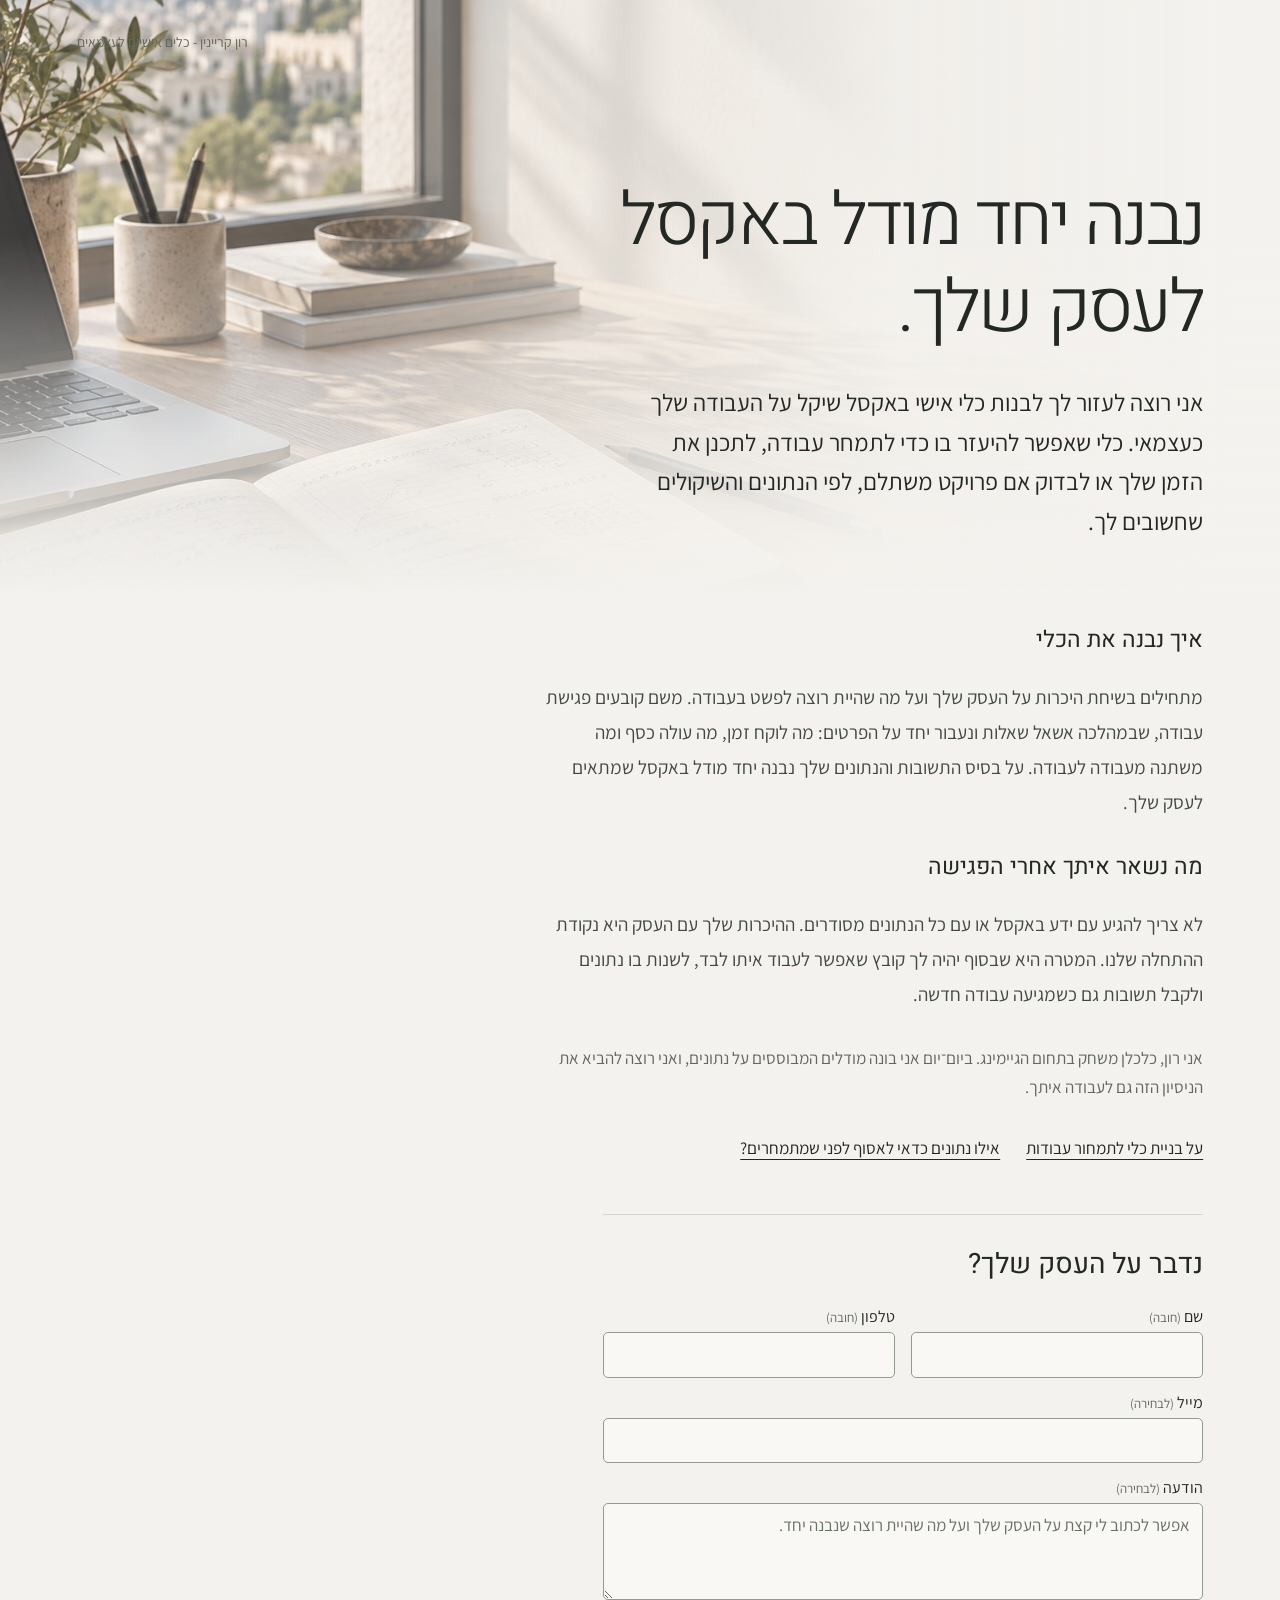
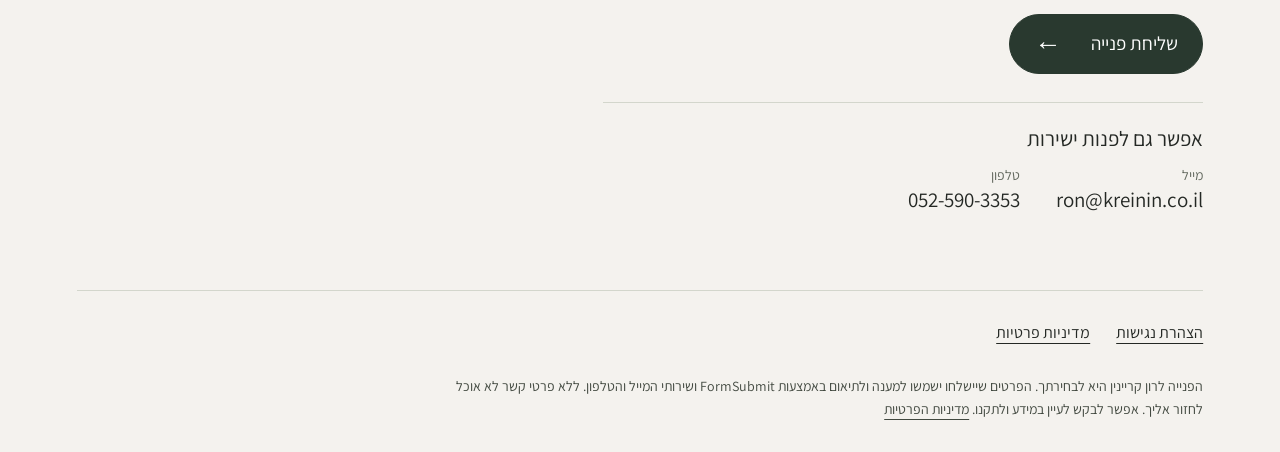
==== commit e337cb41: "Add SEO metadata, pricing guide, sitemap and WOFF2 fonts" ====
--- a/index.html
+++ b/index.html
@@ -5,23 +5,39 @@
 <meta name="viewport" content="width=device-width,initial-scale=1,viewport-fit=cover">
 <meta name="theme-color" content="#f4f2ee">
 <link rel="stylesheet" href="fonts.css">
-<title>רון קריינין | כלי עבודה מותאמים אישית לעצמאים</title>
+<title>בניית כלים ומודלים באקסל לעצמאים | רון קריינין</title>
 <meta name="description" content="בניית כלי עבודה אישיים באקסל לעצמאים מכל תחום. יחד נמפה את אופן העבודה שלך ונבנה כלי לתמחור, לתכנון ולבחינת כדאיות, שאפשר להשתמש בו ולעדכן לבד.">
 <style>
 :root{color-scheme:light;--paper:#f4f2ee;--ink:#242824;--body:#424940;--muted:#62685e;--line:#d3d6cc}*{box-sizing:border-box}html{background:var(--paper);color:var(--ink);scroll-padding-top:30px}body{margin:0;font-family:'Assistant',Arial,sans-serif;-webkit-font-smoothing:antialiased}::selection{background:#d0d9c7;color:#242824}.page{position:relative;isolation:isolate;overflow:hidden}header{max-width:1400px;margin:auto;padding:30px 6vw;display:flex;align-items:center;justify-content:flex-end;gap:20px}.name{font-family:'Heebo',Arial,sans-serif;font-weight:400;font-size:23px;letter-spacing:-.7px;margin:0;color:var(--ink)}.descriptor{font-size:14px;color:var(--muted)}main{max-width:1400px;margin:auto;padding:92px 6vw 72px}h1{font-family:'Heebo',Arial,sans-serif;font-size:clamp(45px,5.7vw,80px);font-weight:300;letter-spacing:-2.7px;line-height:1.2;margin:0 0 30px;max-width:850px;text-wrap:balance}h1 span{color:var(--ink)}.copy{max-width:660px}p{font-size:20px;line-height:1.85;margin:0 0 20px;color:var(--body);text-wrap:pretty}.lead{font-size:24px;line-height:1.65;color:var(--ink);max-width:610px}.details{margin-top:0;padding-top:24px;max-width:660px;display:flex;flex-direction:column;gap:22px}.details p{font-size:19px;margin:0}.about{font-size:17px;line-height:1.7;color:var(--muted);max-width:660px;margin:32px 0 0}.contact{display:flex;align-items:center;gap:24px;flex-wrap:wrap;margin-top:30px}.cta{display:inline-flex;align-items:center;justify-content:space-between;gap:42px;min-height:72px;padding:16px 30px;background:#29392f;color:#fff;font-size:25px;line-height:1.4;text-decoration:none;border:1px solid #29392f;border-radius:100px}.cta:hover{background:#17261d;border-color:#17261d}.cta:active{background:#0e1912}.arrow{font-size:27px}.contact-note{max-width:220px;font-size:15px;line-height:1.6;margin:0;color:var(--muted)}a{color:inherit;text-underline-offset:5px;text-decoration-thickness:1px;touch-action:manipulation;-webkit-tap-highlight-color:#d0d9c7}a:focus-visible{outline:3px solid #405e48;outline-offset:6px}footer{max-width:1232px;margin:0 auto;display:flex;gap:12px 32px;align-items:center;flex-wrap:wrap;border-top:1px solid var(--line);padding:20px 0 30px;font-size:17px}footer a{display:inline-flex;align-items:center;min-height:44px}footer a:hover{color:#152d1d}footer .footer-label{font-size:15px;color:var(--muted);margin-left:auto}.skip{position:absolute;top:10px;right:15px;padding:12px;background:var(--ink);color:white;transform:translateY(-180%);z-index:2}.skip:focus{transform:translateY(0)}@media(max-width:1400px){footer{margin-inline:6vw}}@media(max-width:800px){header{padding:25px 25px}.name{font-size:21px}.descriptor{font-size:13px}main{padding:50px 25px 35px}h1{font-size:clamp(38px,8.5vw,62px);letter-spacing:-1.5px;margin-bottom:25px}.lead{font-size:22px;line-height:1.7}.details{margin-top:0;padding-top:16px;gap:20px}.details p{font-size:19px}.about{font-size:16px;margin-top:26px}.contact{gap:15px;margin-top:26px}.cta{font-size:24px;min-height:72px;padding:16px 25px}.contact-note{max-width:100%;font-size:15px}footer{margin-inline:25px;gap:4px 26px;font-size:17px}footer .footer-label{width:100%;margin:0}}@media(max-width:400px){.cta{font-size:22px;padding-inline:22px;gap:25px}}@media(forced-colors:active){.cta{border:2px solid ButtonText}}@media(prefers-reduced-motion:no-preference){.cta{transition:background-color 150ms ease}}
-.legal-links{display:flex;gap:8px 26px;flex-wrap:wrap;width:100%;font-size:16px}.privacy-note{max-width:650px;font-size:15px;line-height:1.65;margin:18px 0 0;color:#424940}.privacy-note a{display:inline-block;min-height:24px}main:focus{outline:none}.page{overflow:visible}.intro{position:relative;isolation:isolate;padding-bottom:76px}.intro:before{content:'';position:absolute;z-index:-1;top:-240px;bottom:0;left:calc(-6vw - max(0px,(100vw - 1400px)/2));right:calc(-6vw - max(0px,(100vw - 1400px)/2));background:linear-gradient(to bottom,transparent 45%,var(--paper) 100%),linear-gradient(to left,#f4f2ee 4%,#f4f2eef2 30%,#f4f2ee30 75%),url('worktable.jpg') left center/cover no-repeat;pointer-events:none}header{position:relative;z-index:1}@media(max-width:800px){.intro{padding-bottom:40px}.intro:before{top:-180px;left:-25px;right:-25px;background:linear-gradient(to bottom,transparent 35%,var(--paper) 100%),linear-gradient(to left,#f4f2eef5,#f4f2eebd),url('worktable.jpg') 25% top/cover no-repeat}}footer .privacy-note{flex-basis:100%;max-width:760px;margin:8px 0 0;font-size:14px;line-height:1.7}footer .privacy-note a{display:inline;min-height:0}.inquiry-form{max-width:610px;margin-top:36px;display:flex;flex-direction:column;gap:20px}.form-row{display:grid;grid-template-columns:1fr 1fr;gap:20px}.field{display:flex;flex-direction:column;gap:7px;min-width:0}.field label{font-size:18px;color:var(--ink)}.field label span{font-size:14px;color:var(--muted)}.field input,.field textarea{width:100%;min-width:0;padding:12px 15px;font:inherit;font-size:19px;line-height:1.5;color:var(--ink);background:#faf9f6ed;border:1px solid #929b8e;border-radius:7px;min-height:52px}.field textarea{resize:vertical;min-height:138px}.field textarea::placeholder{color:#6a7167;opacity:1}.field input:focus-visible,.field textarea:focus-visible,button:focus-visible{outline:3px solid #405e48;outline-offset:3px}.inquiry-form button{font-family:inherit;align-self:flex-start;cursor:pointer;touch-action:manipulation}.form-privacy{font-size:14px;line-height:1.65;color:#424940;margin:0;max-width:580px}.form-privacy a{text-decoration:underline}@media(max-width:500px){.form-row{grid-template-columns:1fr;gap:20px}.inquiry-form{gap:18px}.inquiry-form button{min-height:64px}}.direct-contact{max-width:610px;display:flex;flex-wrap:wrap;gap:8px 24px;align-items:center;margin-top:24px;font-size:17px}.direct-contact .footer-label{width:100%;font-size:15px;color:var(--muted)}.direct-contact a{display:inline-flex;align-items:center;min-height:44px}.intro{padding-bottom:38px}.inquiry{max-width:600px;margin-top:44px;padding-top:30px;border-top:1px solid var(--line)}.inquiry h2{font-family:Heebo,Arial,sans-serif;font-size:28px;line-height:1.4;font-weight:400;margin:0 0 22px}.inquiry-form{margin-top:0;gap:14px;max-width:100%}.form-row{gap:16px}.field{gap:5px}.field label{font-size:16px}.field label span{font-size:13px}.field input,.field textarea{font-size:17px;min-height:44px;padding:9px 12px;border-radius:5px}.field textarea{min-height:96px}.inquiry-form .cta{min-height:48px;padding:10px 24px;font-size:19px;gap:30px}.direct-contact{margin-top:28px;padding-top:22px;border-top:1px solid var(--line);gap:12px 36px}.direct-contact h3{flex-basis:100%;font-weight:400;font-size:21px;margin:0 0 2px}.direct-contact a{font-size:21px;display:flex;flex-direction:column;align-items:flex-end;gap:2px;min-height:52px;text-decoration:none}.direct-contact a:hover .contact-value{text-decoration:underline}.contact-kind{font-size:14px;color:var(--muted);direction:rtl}.direct-contact a:focus-visible{outline-offset:5px}@media(max-width:500px){.intro{padding-bottom:28px}.inquiry{margin-top:32px;padding-top:24px}.inquiry h2{font-size:25px}.inquiry-form{gap:14px}.form-row{gap:14px;grid-template-columns:1fr 1fr}.field label{font-size:15px}.field label span{font-size:12px}.direct-contact{gap:12px 26px}.direct-contact a{font-size:19px}}@media(max-width:360px){.form-row{grid-template-columns:1fr}}header .name{font-family:'Assistant',Arial,sans-serif;font-size:14px;font-weight:400;letter-spacing:normal;color:var(--muted)}@media(max-width:800px){header .name{font-size:13px}}</style>
+.legal-links{display:flex;gap:8px 26px;flex-wrap:wrap;width:100%;font-size:16px}.privacy-note{max-width:650px;font-size:15px;line-height:1.65;margin:18px 0 0;color:#424940}.privacy-note a{display:inline-block;min-height:24px}main:focus{outline:none}.page{overflow:visible}.intro{position:relative;isolation:isolate;padding-bottom:76px}.intro:before{content:'';position:absolute;z-index:-1;top:-240px;bottom:0;left:calc(-6vw - max(0px,(100vw - 1400px)/2));right:calc(-6vw - max(0px,(100vw - 1400px)/2));background:linear-gradient(to bottom,transparent 45%,var(--paper) 100%),linear-gradient(to left,#f4f2ee 4%,#f4f2eef2 30%,#f4f2ee30 75%),url('worktable.jpg') left center/cover no-repeat;pointer-events:none}header{position:relative;z-index:1}@media(max-width:800px){.intro{padding-bottom:40px}.intro:before{top:-180px;left:-25px;right:-25px;background:linear-gradient(to bottom,transparent 35%,var(--paper) 100%),linear-gradient(to left,#f4f2eef5,#f4f2eebd),url('worktable.jpg') 25% top/cover no-repeat}}footer .privacy-note{flex-basis:100%;max-width:760px;margin:8px 0 0;font-size:14px;line-height:1.7}footer .privacy-note a{display:inline;min-height:0}.inquiry-form{max-width:610px;margin-top:36px;display:flex;flex-direction:column;gap:20px}.form-row{display:grid;grid-template-columns:1fr 1fr;gap:20px}.field{display:flex;flex-direction:column;gap:7px;min-width:0}.field label{font-size:18px;color:var(--ink)}.field label span{font-size:14px;color:var(--muted)}.field input,.field textarea{width:100%;min-width:0;padding:12px 15px;font:inherit;font-size:19px;line-height:1.5;color:var(--ink);background:#faf9f6ed;border:1px solid #929b8e;border-radius:7px;min-height:52px}.field textarea{resize:vertical;min-height:138px}.field textarea::placeholder{color:#6a7167;opacity:1}.field input:focus-visible,.field textarea:focus-visible,button:focus-visible{outline:3px solid #405e48;outline-offset:3px}.inquiry-form button{font-family:inherit;align-self:flex-start;cursor:pointer;touch-action:manipulation}.form-privacy{font-size:14px;line-height:1.65;color:#424940;margin:0;max-width:580px}.form-privacy a{text-decoration:underline}@media(max-width:500px){.form-row{grid-template-columns:1fr;gap:20px}.inquiry-form{gap:18px}.inquiry-form button{min-height:64px}}.direct-contact{max-width:610px;display:flex;flex-wrap:wrap;gap:8px 24px;align-items:center;margin-top:24px;font-size:17px}.direct-contact .footer-label{width:100%;font-size:15px;color:var(--muted)}.direct-contact a{display:inline-flex;align-items:center;min-height:44px}.intro{padding-bottom:38px}.inquiry{max-width:600px;margin-top:44px;padding-top:30px;border-top:1px solid var(--line)}.inquiry h2{font-family:Heebo,Arial,sans-serif;font-size:28px;line-height:1.4;font-weight:400;margin:0 0 22px}.inquiry-form{margin-top:0;gap:14px;max-width:100%}.form-row{gap:16px}.field{gap:5px}.field label{font-size:16px}.field label span{font-size:13px}.field input,.field textarea{font-size:17px;min-height:44px;padding:9px 12px;border-radius:5px}.field textarea{min-height:96px}.inquiry-form .cta{min-height:48px;padding:10px 24px;font-size:19px;gap:30px}.direct-contact{margin-top:28px;padding-top:22px;border-top:1px solid var(--line);gap:12px 36px}.direct-contact h3{flex-basis:100%;font-weight:400;font-size:21px;margin:0 0 2px}.direct-contact a{font-size:21px;display:flex;flex-direction:column;align-items:flex-end;gap:2px;min-height:52px;text-decoration:none}.direct-contact a:hover .contact-value{text-decoration:underline}.contact-kind{font-size:14px;color:var(--muted);direction:rtl}.direct-contact a:focus-visible{outline-offset:5px}@media(max-width:500px){.intro{padding-bottom:28px}.inquiry{margin-top:32px;padding-top:24px}.inquiry h2{font-size:25px}.inquiry-form{gap:14px}.form-row{gap:14px;grid-template-columns:1fr 1fr}.field label{font-size:15px}.field label span{font-size:12px}.direct-contact{gap:12px 26px}.direct-contact a{font-size:19px}}@media(max-width:360px){.form-row{grid-template-columns:1fr}}header .name{font-family:'Assistant',Arial,sans-serif;font-size:14px;font-weight:400;letter-spacing:normal;color:var(--muted)}@media(max-width:800px){header .name{font-size:13px}}.details h2{font-family:Heebo,Arial,sans-serif;font-size:23px;font-weight:400;line-height:1.5;margin:0}.details h2:not(:first-child){margin-top:8px}.reading-links{max-width:660px;display:flex;flex-wrap:wrap;gap:8px 26px;margin-top:24px;font-size:17px}.reading-links a{display:inline-flex;align-items:center;min-height:44px}.article-page main{padding-top:55px;max-width:900px}.article-page h1{font-size:clamp(36px,5vw,58px);letter-spacing:-1.2px}.article-page h2{font-family:Heebo,Arial,sans-serif;font-weight:400;font-size:25px;line-height:1.5;margin:36px 0 12px}.article-page p,.article-page li{font-size:20px;line-height:1.8}.article-page .back-link{display:inline-block;min-height:44px;font-size:17px;margin-bottom:24px}.article-page .article-cta{margin-top:36px;padding-top:24px;border-top:1px solid var(--line)}@media(max-width:500px){.details h2{font-size:21px}.article-page main{padding-top:26px}.article-page h2{font-size:23px}}</style>
+
+<link rel="canonical" href="https://www.kreinin.co.il/">
+<meta property="og:type" content="website">
+<meta property="og:locale" content="he_IL">
+<meta property="og:site_name" content="רון קריינין">
+<meta property="og:title" content="בניית כלים ומודלים באקסל לעצמאים | רון קריינין">
+<meta property="og:description" content="בניית כלי עבודה אישיים באקסל לעצמאים מכל תחום. יחד נמפה את אופן העבודה שלך ונבנה כלי לתמחור, לתכנון ולבחינת כדאיות, שאפשר להשתמש בו ולעדכן לבד.">
+<meta property="og:url" content="https://www.kreinin.co.il/">
+<meta property="og:image" content="https://www.kreinin.co.il/worktable.jpg">
+<meta property="og:image:width" content="1536">
+<meta property="og:image:height" content="1024">
+<meta property="og:image:alt" content="שולחן עבודה עם מחברת וכלי כתיבה">
+<meta name="twitter:card" content="summary_large_image">
+<script type="application/ld+json">{"@context": "https://schema.org", "@graph": [{"@type": "Person", "@id": "https://www.kreinin.co.il/#ron", "name": "רון קריינין", "url": "https://www.kreinin.co.il/", "jobTitle": "כלכלן משחק", "email": "ron@kreinin.co.il", "telephone": "+972525903353"}, {"@type": "WebSite", "@id": "https://www.kreinin.co.il/#website", "url": "https://www.kreinin.co.il/", "name": "רון קריינין - כלים אישיים לעצמאים", "inLanguage": "he", "publisher": {"@id": "https://www.kreinin.co.il/#ron"}}]}</script>
+<meta name="google-site-verification" content="yC5PigMQsRYW7GszWZTQJTXBySiaUs97a9lPnF5ZMzY">
 </head>
 <body>
 <a class="skip" href="#content">דילוג לתוכן</a>
 <div class="page">
-<header><p class="name">רון קריינין - כלים אישיים לעצמאיים</p></header>
+<header><p class="name">רון קריינין - כלים אישיים לעצמאים</p></header>
 <main id="content" tabindex="-1">
 <div class="intro"><h1>נבנה יחד מודל באקסל<br><span>לעסק שלך.</span></h1>
-<div class="copy"><p class="lead">אני רוצה לעזור לך לבנות כלי שיקל על העבודה שלך. כלי שאפשר להיעזר בו כדי לתמחר עבודה, לתכנן את הזמן שלך או לבדוק אם פרויקט משתלם, לפי הנתונים והשיקולים שחשובים לך.</p></div>
+<div class="copy"><p class="lead">אני רוצה לעזור לך לבנות כלי אישי באקסל שיקל על העבודה שלך כעצמאי. כלי שאפשר להיעזר בו כדי לתמחר עבודה, לתכנן את הזמן שלך או לבדוק אם פרויקט משתלם, לפי הנתונים והשיקולים שחשובים לך.</p></div>
 
 
-</div><div class="details"><p>מתחילים בשיחת היכרות על העסק שלך ועל מה שהיית רוצה לפשט בעבודה. משם קובעים פגישת עבודה, שבמהלכה אשאל שאלות ונעבור יחד על הפרטים: מה לוקח זמן, מה עולה כסף ומה משתנה מעבודה לעבודה. על בסיס התשובות והנתונים שלך נבנה יחד מודל באקסל שמתאים לעסק שלך.</p><p>לא צריך להגיע עם ידע באקסל או עם כל הנתונים מסודרים. ההיכרות שלך עם העסק היא נקודת ההתחלה שלנו. המטרה היא שבסוף יהיה לך קובץ שאפשר לעבוד איתו לבד, לשנות בו נתונים ולקבל תשובות גם כשמגיעה עבודה חדשה.</p></div>
+</div><div class="details"><h2>איך נבנה את הכלי</h2><p>מתחילים בשיחת היכרות על העסק שלך ועל מה שהיית רוצה לפשט בעבודה. משם קובעים פגישת עבודה, שבמהלכה אשאל שאלות ונעבור יחד על הפרטים: מה לוקח זמן, מה עולה כסף ומה משתנה מעבודה לעבודה. על בסיס התשובות והנתונים שלך נבנה יחד מודל באקסל שמתאים לעסק שלך.</p><h2>מה נשאר איתך אחרי הפגישה</h2><p>לא צריך להגיע עם ידע באקסל או עם כל הנתונים מסודרים. ההיכרות שלך עם העסק היא נקודת ההתחלה שלנו. המטרה היא שבסוף יהיה לך קובץ שאפשר לעבוד איתו לבד, לשנות בו נתונים ולקבל תשובות גם כשמגיעה עבודה חדשה.</p></div>
 <p class="about">אני רון, כלכלן משחק בתחום הגיימינג. ביום־יום אני בונה מודלים המבוססים על נתונים, ואני רוצה להביא את הניסיון הזה גם לעבודה איתך.</p>
+<nav class="reading-links" aria-label="עוד על בניית הכלי"><a href="pricing.html">על בניית כלי לתמחור עבודות</a><a href="pricing-guide.html">אילו נתונים כדאי לאסוף לפני שמתמחרים?</a></nav>
 <section class="inquiry" aria-labelledby="inquiry-title"><h2 id="inquiry-title">נדבר על העסק שלך?</h2><form class="inquiry-form" id="contact" action="https://formsubmit.co/ron@kreinin.co.il" method="POST" accept-charset="UTF-8">
 <div class="form-row"><div class="field"><label for="contact-name">שם <span>(חובה)</span></label><input id="contact-name" name="name" type="text" autocomplete="name" required pattern=".*\S.*" maxlength="120"></div><div class="field"><label for="contact-phone">טלפון <span>(חובה)</span></label><input id="contact-phone" name="phone" type="tel" autocomplete="tel" inputmode="tel" required pattern="[+]?(?:[0-9][ \-]?){6,14}[0-9]" maxlength="25" dir="ltr" title="יש להזין 7–15 ספרות; אפשר לכלול קידומת, רווחים ומקפים"></div></div>
 <div class="field"><label for="contact-email">מייל <span>(לבחירה)</span></label><input id="contact-email" name="email" type="email" autocomplete="email" maxlength="254" dir="ltr"></div>
--- a/fonts.css
+++ b/fonts.css
@@ -3,40 +3,40 @@
   font-style: normal;
   font-weight: 400;
   font-display: swap;
-  src: url(font-0.ttf) format('truetype');
+  src: url(font-0.woff2) format('woff2');
 }
 @font-face {
   font-family: 'Assistant';
   font-style: normal;
   font-weight: 500;
   font-display: swap;
-  src: url(font-1.ttf) format('truetype');
+  src: url(font-1.woff2) format('woff2');
 }
 @font-face {
   font-family: 'Assistant';
   font-style: normal;
   font-weight: 600;
   font-display: swap;
-  src: url(font-2.ttf) format('truetype');
+  src: url(font-2.woff2) format('woff2');
 }
 @font-face {
   font-family: 'Heebo';
   font-style: normal;
   font-weight: 300;
   font-display: swap;
-  src: url(font-3.ttf) format('truetype');
+  src: url(font-3.woff2) format('woff2');
 }
 @font-face {
   font-family: 'Heebo';
   font-style: normal;
   font-weight: 400;
   font-display: swap;
-  src: url(font-4.ttf) format('truetype');
+  src: url(font-4.woff2) format('woff2');
 }
 @font-face {
   font-family: 'Heebo';
   font-style: normal;
   font-weight: 500;
   font-display: swap;
-  src: url(font-5.ttf) format('truetype');
+  src: url(font-5.woff2) format('woff2');
 }
